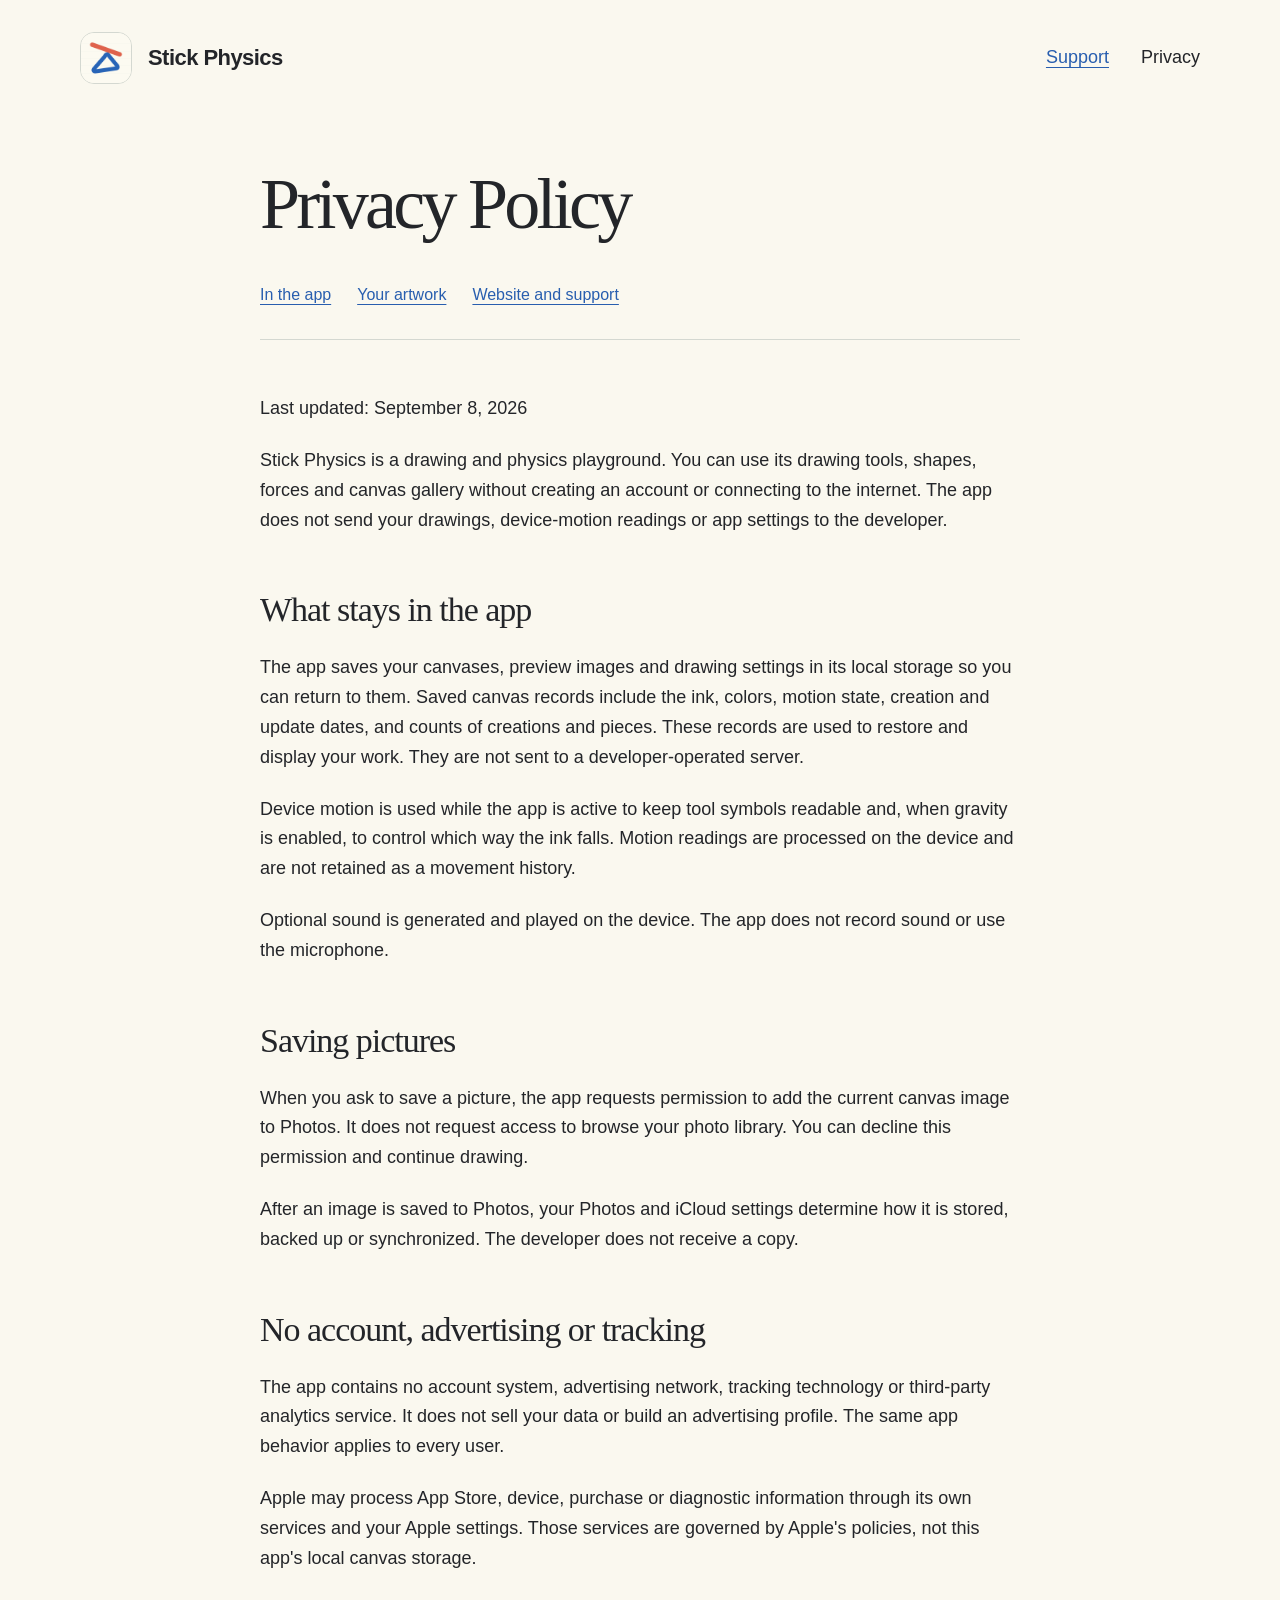
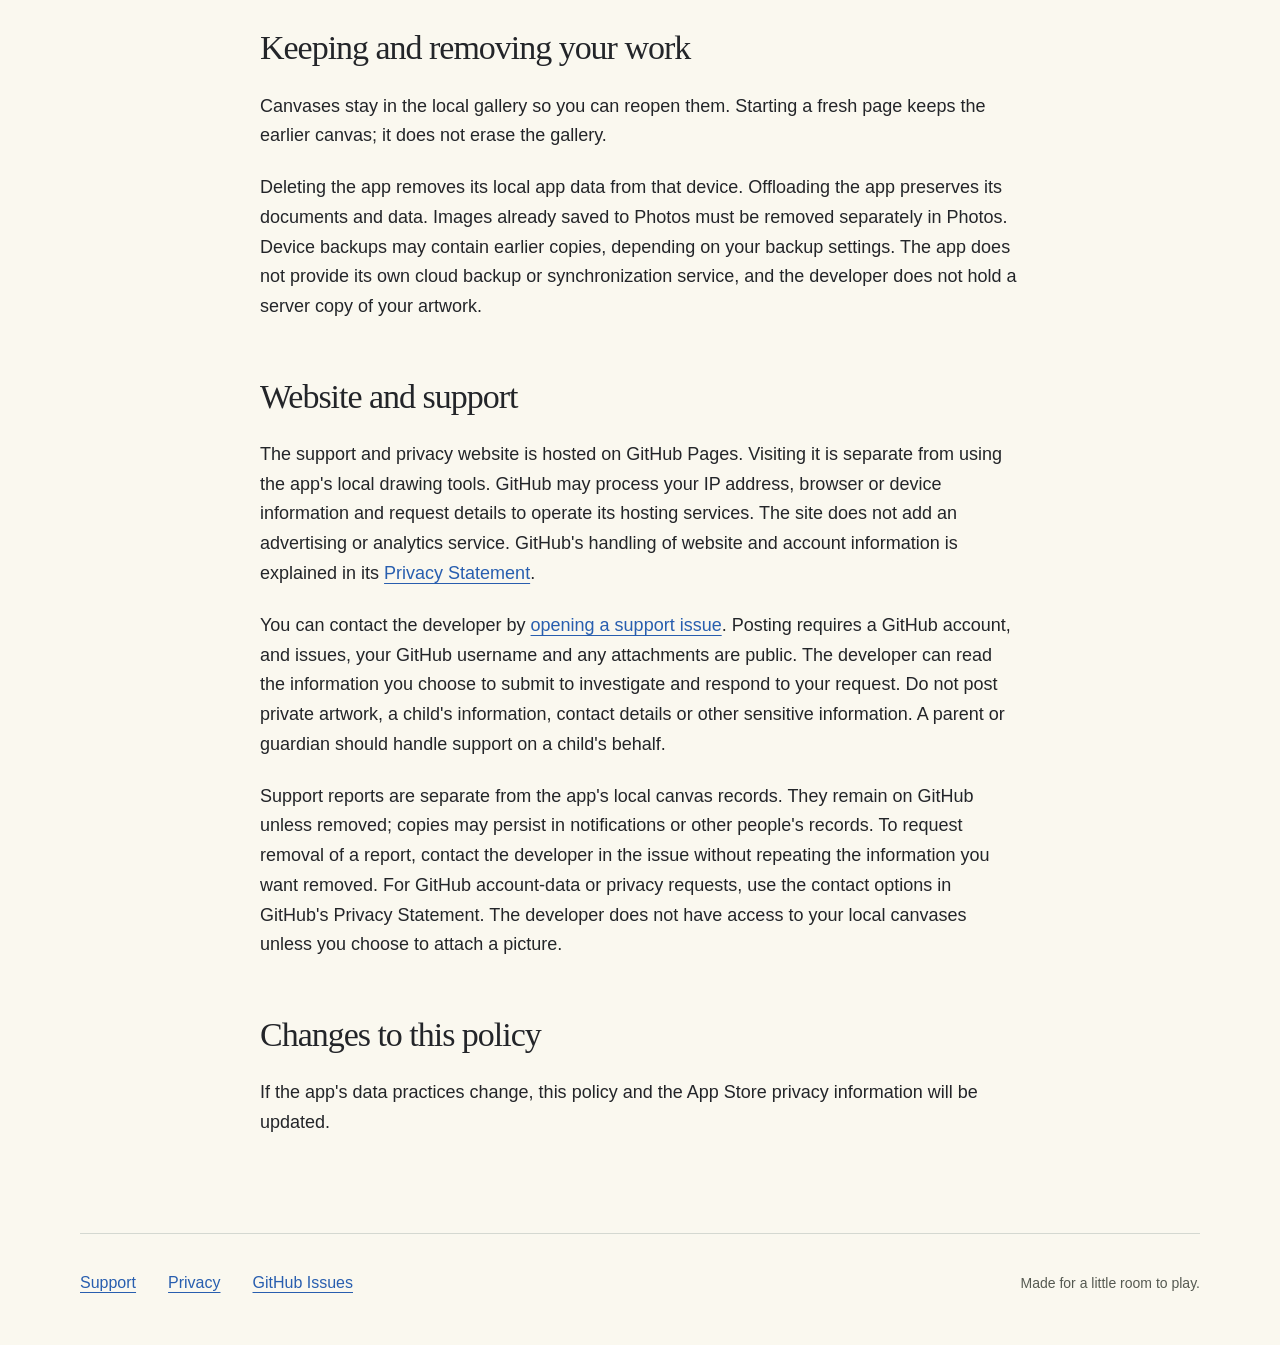
==== privacy/index.html @ d2dff248 "Publish Stick Physics support and privacy website" ====
<!doctype html>
<html lang="en">
<head>
<meta charset="utf-8">
<meta name="viewport" content="width=device-width, initial-scale=1">
<meta name="color-scheme" content="light dark">
<title>Privacy Policy · Stick Physics</title>
<meta name="description" content="How Stick Physics keeps canvases on your device, saves pictures to Photos, and handles website and public support information.">
<link rel="canonical" href="https://danbretl.github.io/stick-physics-support/privacy/">
<link rel="icon" type="image/png" href="../assets/icon-light.png">
<link rel="stylesheet" href="../assets/site.css">
</head>
<body>
<a class="skip-link" href="#main">Skip to content</a>
<header class="site-header wrap"><a class="brand" href="../"><picture><source media="(prefers-color-scheme: dark)" srcset="../assets/icon-dark.png"><img src="../assets/icon-light.png" width="56" height="56" alt=""></picture><span>Stick Physics</span></a><nav aria-label="Main"><a href="../support/">Support</a><a href="../privacy/" aria-current="page">Privacy</a></nav></header>
<main id="main" class="reading" tabindex="-1"><header class="document-heading"><h1>Privacy Policy</h1><nav class="document-index" aria-label="On this page"><a href="#what-stays-in-the-app">In the app</a><a href="#keeping-and-removing-your-work">Your artwork</a><a href="#website-and-support">Website and support</a></nav></header><p>Last updated: September 8, 2026</p>
<p>Stick Physics is a drawing and physics playground. You can use its drawing tools, shapes, forces and canvas gallery without creating an account or connecting to the internet. The app does not send your drawings, device-motion readings or app settings to the developer.</p>
<h2 id="what-stays-in-the-app">What stays in the app</h2>
<p>The app saves your canvases, preview images and drawing settings in its local storage so you can return to them. Saved canvas records include the ink, colors, motion state, creation and update dates, and counts of creations and pieces. These records are used to restore and display your work. They are not sent to a developer-operated server.</p>
<p>Device motion is used while the app is active to keep tool symbols readable and, when gravity is enabled, to control which way the ink falls. Motion readings are processed on the device and are not retained as a movement history.</p>
<p>Optional sound is generated and played on the device. The app does not record sound or use the microphone.</p>
<h2 id="saving-pictures">Saving pictures</h2>
<p>When you ask to save a picture, the app requests permission to add the current canvas image to Photos. It does not request access to browse your photo library. You can decline this permission and continue drawing.</p>
<p>After an image is saved to Photos, your Photos and iCloud settings determine how it is stored, backed up or synchronized. The developer does not receive a copy.</p>
<h2 id="no-account-advertising-or-tracking">No account, advertising or tracking</h2>
<p>The app contains no account system, advertising network, tracking technology or third-party analytics service. It does not sell your data or build an advertising profile. The same app behavior applies to every user.</p>
<p>Apple may process App Store, device, purchase or diagnostic information through its own services and your Apple settings. Those services are governed by Apple&#x27;s policies, not this app&#x27;s local canvas storage.</p>
<h2 id="keeping-and-removing-your-work">Keeping and removing your work</h2>
<p>Canvases stay in the local gallery so you can reopen them. Starting a fresh page keeps the earlier canvas; it does not erase the gallery.</p>
<p>Deleting the app removes its local app data from that device. Offloading the app preserves its documents and data. Images already saved to Photos must be removed separately in Photos. Device backups may contain earlier copies, depending on your backup settings. The app does not provide its own cloud backup or synchronization service, and the developer does not hold a server copy of your artwork.</p>
<h2 id="website-and-support">Website and support</h2>
<p>The support and privacy website is hosted on GitHub Pages. Visiting it is separate from using the app&#x27;s local drawing tools. GitHub may process your IP address, browser or device information and request details to operate its hosting services. The site does not add an advertising or analytics service. GitHub&#x27;s handling of website and account information is explained in its <a href="https://docs.github.com/en/site-policy/privacy-policies/github-general-privacy-statement">Privacy Statement</a>.</p>
<p>You can contact the developer by <a href="https://github.com/danbretl/stick-physics-support/issues/new">opening a support issue</a>. Posting requires a GitHub account, and issues, your GitHub username and any attachments are public. The developer can read the information you choose to submit to investigate and respond to your request. Do not post private artwork, a child&#x27;s information, contact details or other sensitive information. A parent or guardian should handle support on a child&#x27;s behalf.</p>
<p>Support reports are separate from the app&#x27;s local canvas records. They remain on GitHub unless removed; copies may persist in notifications or other people&#x27;s records. To request removal of a report, contact the developer in the issue without repeating the information you want removed. For GitHub account-data or privacy requests, use the contact options in GitHub&#x27;s Privacy Statement. The developer does not have access to your local canvases unless you choose to attach a picture.</p>
<h2 id="changes-to-this-policy">Changes to this policy</h2>
<p>If the app&#x27;s data practices change, this policy and the App Store privacy information will be updated.</p></main>
<footer class="site-footer wrap"><nav aria-label="Footer"><a href="../support/">Support</a><a href="../privacy/">Privacy</a><a href="https://github.com/danbretl/stick-physics-support/issues">GitHub Issues</a></nav><p>Made for a little room to play.</p></footer>
</body>
</html>
---- assets/site.css ----
:root {
  color-scheme: light dark;
  --paper: #faf8ef;
  --ink: #232529;
  --muted: #555951;
  --blue: #285eaf;
  --rule: #d4d8d1;
  --paper-rule: #d6e0e3;
  --focus: #9a3c18;
  font-family: -apple-system, BlinkMacSystemFont, "Segoe UI", Helvetica, Arial, sans-serif;
  font-size: 18px;
  line-height: 1.65;
  background: var(--paper);
  color: var(--ink);
  -webkit-text-size-adjust: 100%;
}
* { box-sizing: border-box; }
body { margin: 0; }
a { color: var(--blue); text-decoration-thickness: 1px; text-underline-offset: .22em; }
a:hover { text-decoration-thickness: 2px; }
a:focus-visible { outline: 3px solid var(--focus); outline-offset: 6px; border-radius: 2px; }
img { display: block; max-width: 100%; height: auto; }
picture { display: block; }
h1, h2, h3, p { margin-top: 0; }
h1, h2 { font-family: Georgia, "Times New Roman", serif; font-weight: 400; }
h1 { letter-spacing: -.052em; }
h2 { letter-spacing: -.03em; line-height: 1.15; }
p { margin-bottom: 1.25em; }
.wrap { width: min(1120px, calc(100% - 96px)); margin-inline: auto; }
.skip-link { position: absolute; z-index: 2; top: -100px; left: 18px; padding: 12px 20px; background: var(--paper); border: 2px solid var(--blue); }
.skip-link:focus { top: 12px; }
.site-header { display: flex; align-items: center; justify-content: space-between; gap: 30px; padding-block: 32px; }
.brand { display: flex; gap: 16px; align-items: center; color: var(--ink); text-decoration: none; font-size: 22px; font-weight: 600; letter-spacing: -.025em; line-height: 1.2; }
.brand img { width: 52px; border-radius: 14px; border: 1px solid var(--rule); }
.site-header nav, .site-footer nav { display: flex; gap: 32px; flex-wrap: wrap; }
.site-header nav a, .site-footer nav a { display: inline-block; padding-block: 8px; }
[aria-current="page"] { color: var(--ink); text-decoration: none; }
.hero { background: repeating-linear-gradient(transparent 0, transparent 71px, var(--paper-rule) 71px, var(--paper-rule) 72px); }
.hero-inner { padding-block: 74px 88px; display: grid; grid-template-columns: 1.07fr 1fr; align-items: center; gap: 52px; }
.hero h1 { font-size: clamp(58px, 7.2vw, 96px); line-height: 1.02; margin-bottom: 30px; }
.hero-copy p { font-size: 22px; line-height: 1.48; margin-bottom: 26px; }
.text-link { font-size: 21px; display: inline-block; padding-block: 8px; }
.hero-mark img { border: 1px solid var(--rule); border-radius: 15%; }
.home-details { border-top: 1px solid var(--ink); padding-top: 76px; }
.introduction h2 { font-size: clamp(32px, 3.5vw, 46px); margin-bottom: 24px; }
.introduction p { max-width: 880px; font-size: 21px; line-height: 1.6; }
.feature-columns { display: grid; grid-template-columns: 1fr 1fr; gap: 72px; margin-top: 64px; }
.feature-columns h2 { font-size: 32px; margin-bottom: 24px; }
.feature-columns p { font-size: 19px; }
.play-note { margin-block: 64px 72px; }
.play-note h2 { font-size: clamp(30px, 3vw, 40px); margin-bottom: 24px; }
.compatibility { font-size: 15px; color: var(--muted); }
.site-footer { border-top: 1px solid var(--rule); padding-block: 28px 40px; display: flex; gap: 30px; flex-wrap: wrap; justify-content: space-between; align-items: center; font-size: 16px; }
.site-footer p { color: var(--muted); margin: 0; font-size: 14px; }
.reading { max-width: 760px; width: calc(100% - 96px); margin: 50px auto 96px; }
.document-heading { margin-bottom: 54px; }
.reading h1 { font-size: clamp(46px, 7vw, 72px); line-height: 1.08; margin-bottom: 22px; }
.lead { font-size: 23px; line-height: 1.5; color: var(--muted); }
.document-index { display: flex; flex-wrap: wrap; gap: 12px 26px; margin-top: 32px; padding-bottom: 25px; border-bottom: 1px solid var(--rule); font-size: 16px; }
.document-index a { padding-block: 6px; }
.reading h2 { font-size: 34px; margin-top: 55px; margin-bottom: 24px; scroll-margin-top: 26px; }
.reading h3 { font-size: 20px; font-weight: 600; line-height: 1.45; margin: 36px 0 12px; scroll-margin-top: 26px; }
.reading p { overflow-wrap: anywhere; }
.reading p + p { margin-top: 0; }
#main:focus { outline: none; }
@media (prefers-color-scheme: dark) {
  :root { --paper: #202329; --ink: #f6f3e8; --muted: #bdc0bc; --blue: #8bbaff; --rule: #494e54; --paper-rule: #313b45; --focus: #ffb688; }
}
@media (max-width: 760px) {
  .wrap { width: calc(100% - 48px); }
  .site-header { padding-block: 22px; gap: 20px; }
  .brand { font-size: 18px; gap: 11px; }
  .brand img { width: 44px; border-radius: 12px; }
  .site-header nav { gap: 18px; font-size: 16px; }
  .hero-inner { padding-block: 46px 56px; gap: 38px; grid-template-columns: 1fr; }
  .hero h1 { font-size: clamp(56px, 11.6vw, 80px); }
  .hero-copy p { font-size: 20px; }
  .hero-mark { width: min(74%, 340px); justify-self: end; }
  .hero-mark img { border-radius: 16%; }
  .home-details { padding-top: 48px; }
  .introduction p { font-size: 19px; }
  .feature-columns { grid-template-columns: 1fr; gap: 28px; margin-top: 46px; }
  .feature-columns h2 { margin-bottom: 18px; }
  .play-note { margin-block: 36px 50px; }
  .site-footer { padding-block: 24px 32px; gap: 20px; }
  .site-footer nav { gap: 26px; }
  .reading { width: calc(100% - 48px); margin-top: 38px; margin-bottom: 64px; }
  .document-heading { margin-bottom: 36px; }
  .reading h2 { font-size: 30px; margin-top: 42px; }
  .lead { font-size: 20px; }
}
@media (max-width: 380px) {
  .site-header { flex-wrap: wrap; gap: 10px; }
  .site-header nav { margin-left: 55px; }
  .hero h1 { font-size: 54px; }
  .desktop-break { display: none; }
}
@media (prefers-reduced-motion: reduce) {
  *, *::before, *::after { animation: none !important; transition: none !important; scroll-behavior: auto !important; }
}
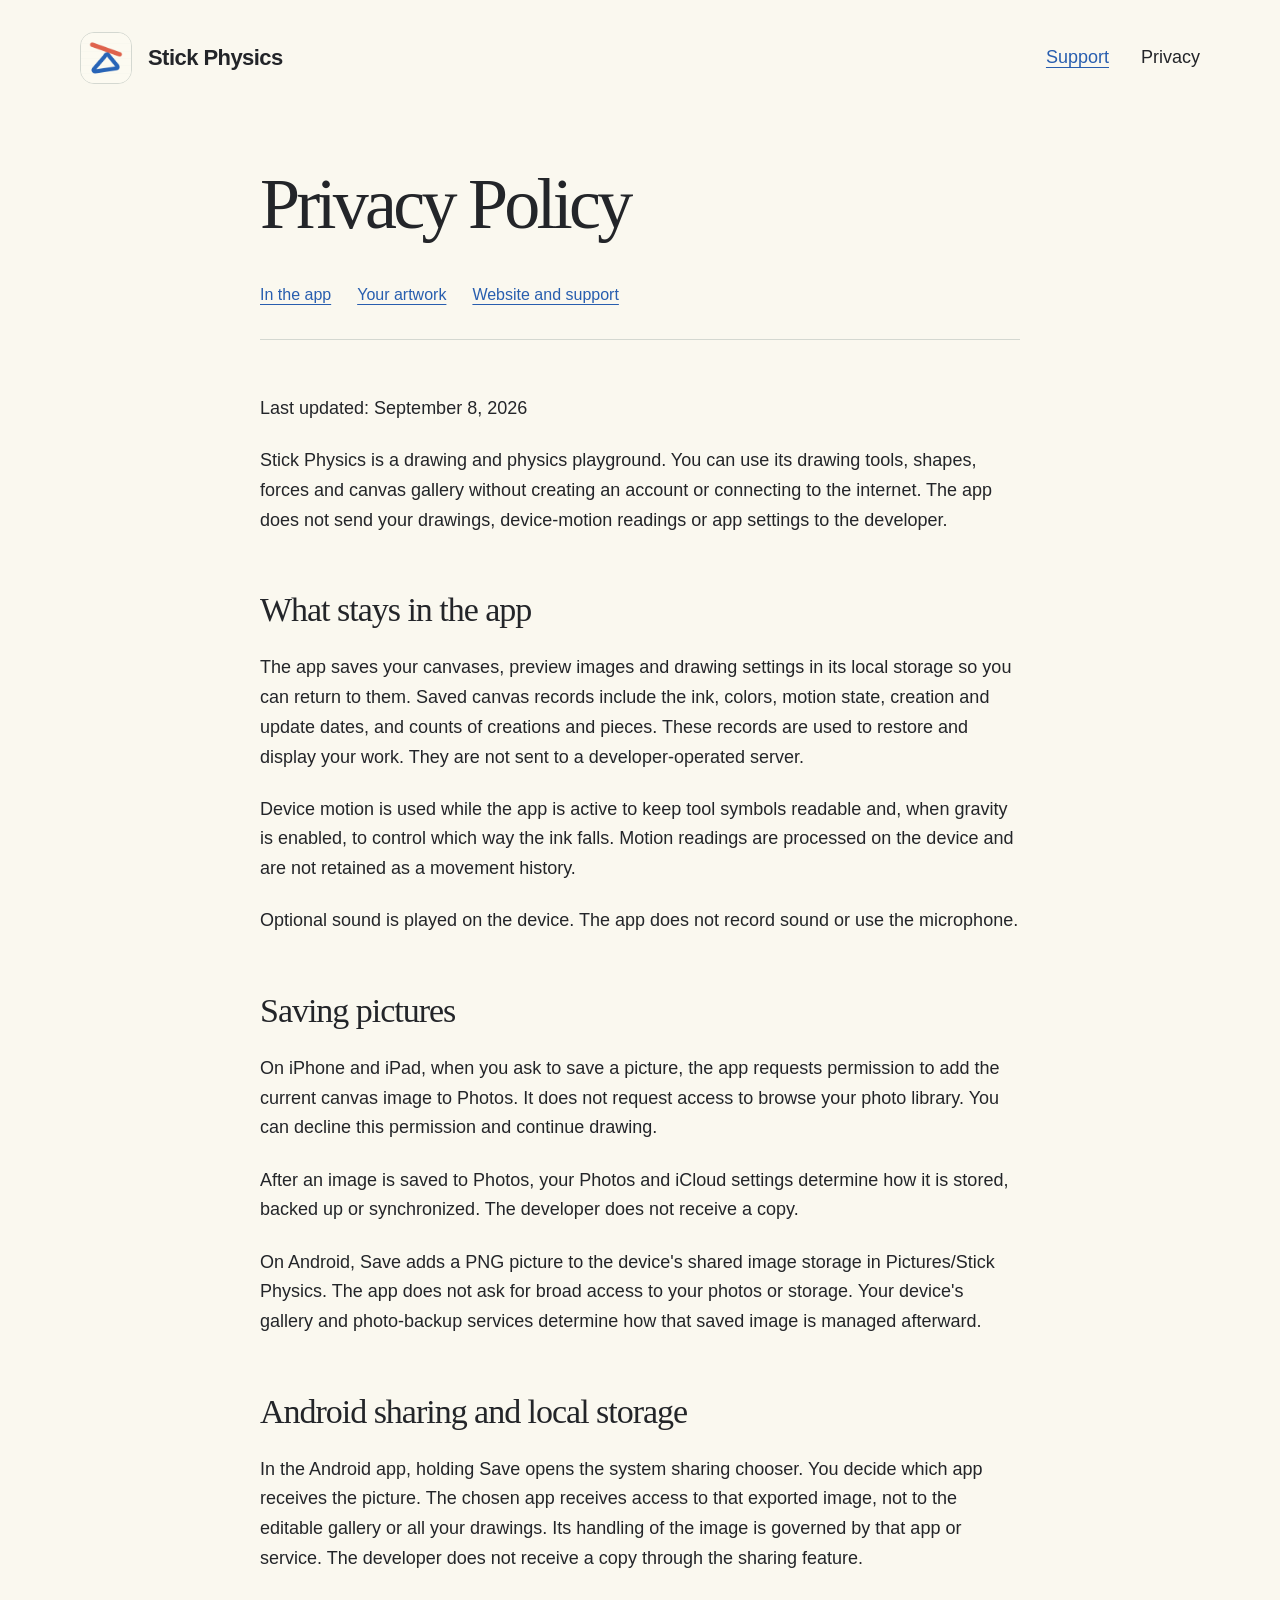
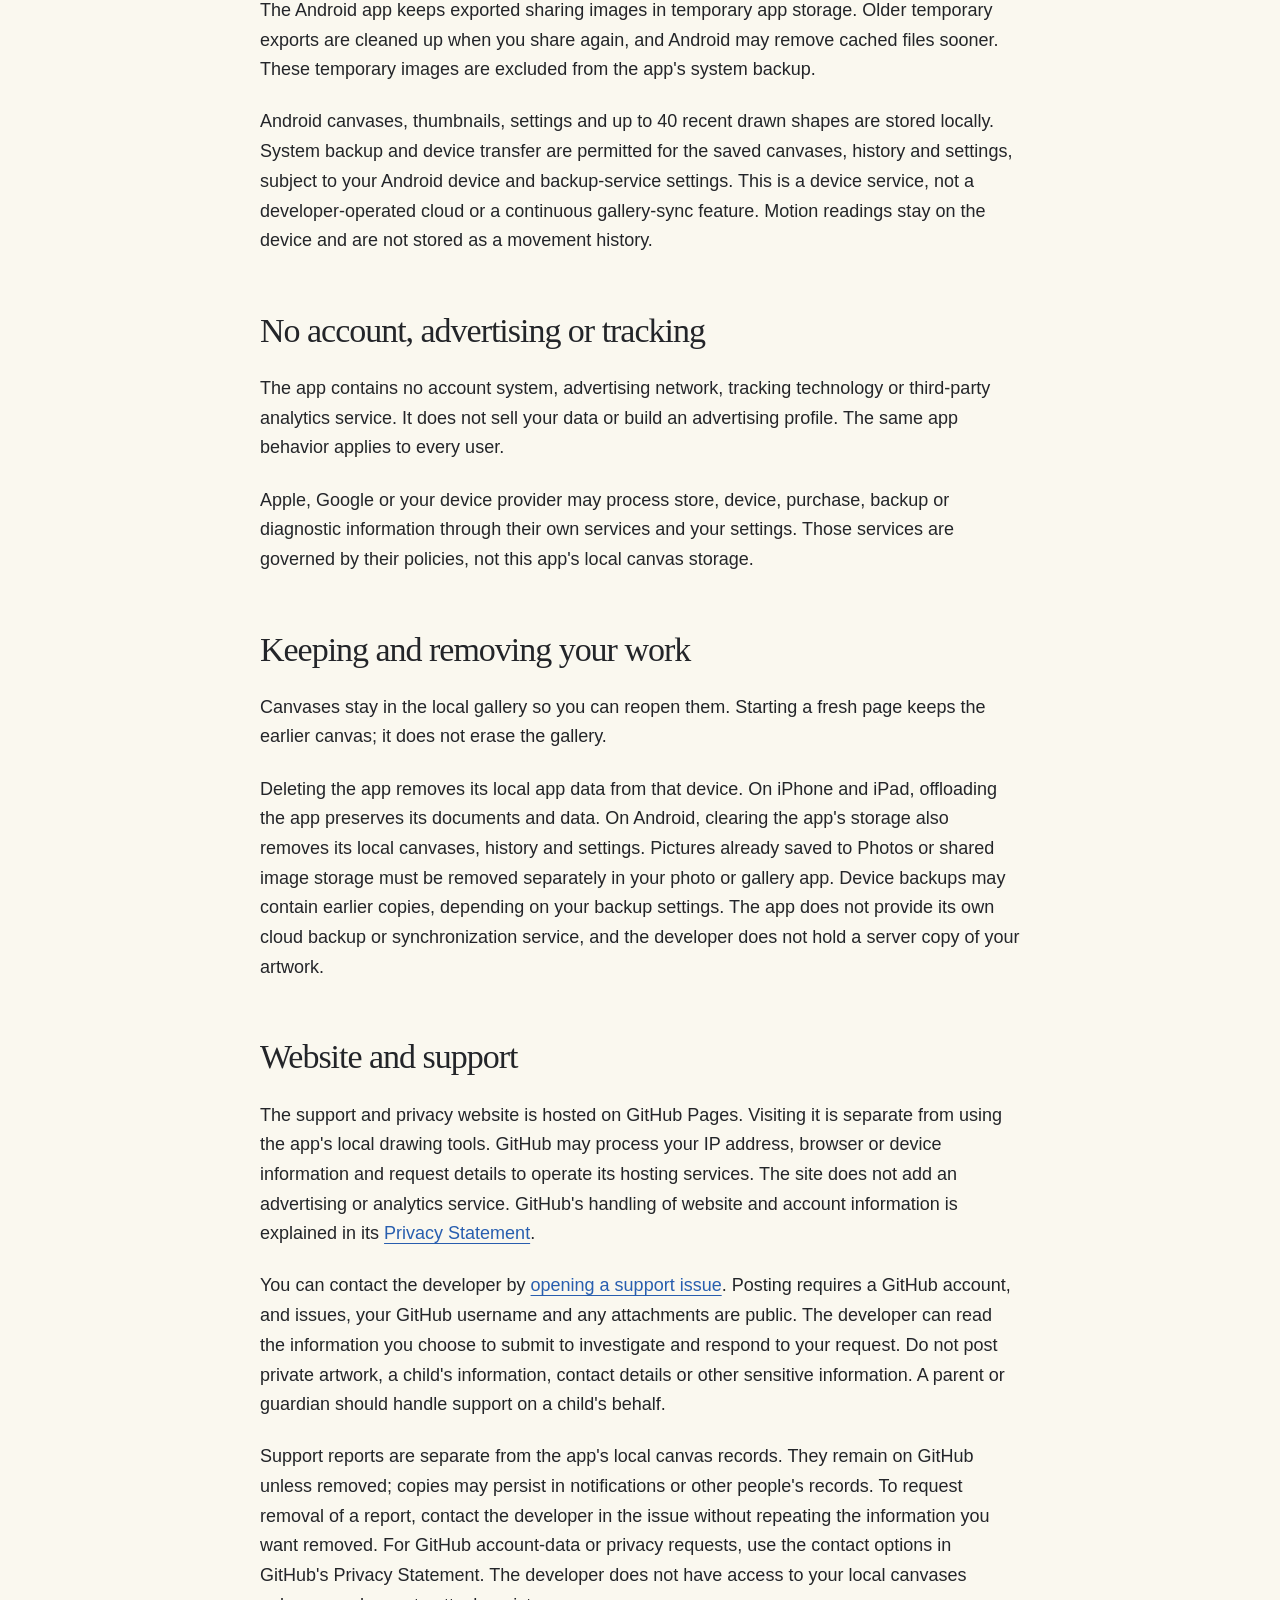
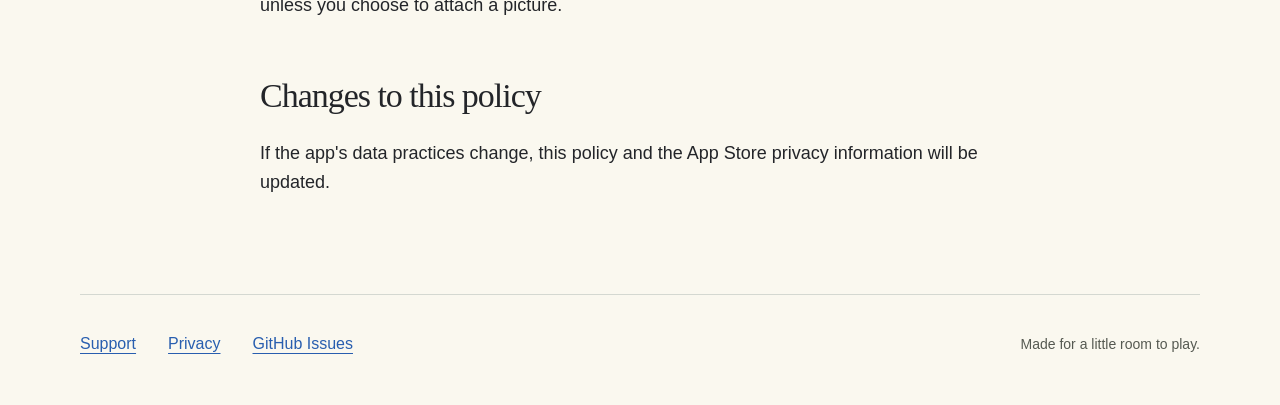
==== commit 85b74868: "Document audited Android local storage, sharing, and device backups" ====
--- a/privacy/index.html
+++ b/privacy/index.html
@@ -18,16 +18,21 @@
 <h2 id="what-stays-in-the-app">What stays in the app</h2>
 <p>The app saves your canvases, preview images and drawing settings in its local storage so you can return to them. Saved canvas records include the ink, colors, motion state, creation and update dates, and counts of creations and pieces. These records are used to restore and display your work. They are not sent to a developer-operated server.</p>
 <p>Device motion is used while the app is active to keep tool symbols readable and, when gravity is enabled, to control which way the ink falls. Motion readings are processed on the device and are not retained as a movement history.</p>
-<p>Optional sound is generated and played on the device. The app does not record sound or use the microphone.</p>
+<p>Optional sound is played on the device. The app does not record sound or use the microphone.</p>
 <h2 id="saving-pictures">Saving pictures</h2>
-<p>When you ask to save a picture, the app requests permission to add the current canvas image to Photos. It does not request access to browse your photo library. You can decline this permission and continue drawing.</p>
+<p>On iPhone and iPad, when you ask to save a picture, the app requests permission to add the current canvas image to Photos. It does not request access to browse your photo library. You can decline this permission and continue drawing.</p>
 <p>After an image is saved to Photos, your Photos and iCloud settings determine how it is stored, backed up or synchronized. The developer does not receive a copy.</p>
+<p>On Android, Save adds a PNG picture to the device&#x27;s shared image storage in Pictures/Stick Physics. The app does not ask for broad access to your photos or storage. Your device&#x27;s gallery and photo-backup services determine how that saved image is managed afterward.</p>
+<h2 id="android-sharing-and-local-storage">Android sharing and local storage</h2>
+<p>In the Android app, holding Save opens the system sharing chooser. You decide which app receives the picture. The chosen app receives access to that exported image, not to the editable gallery or all your drawings. Its handling of the image is governed by that app or service. The developer does not receive a copy through the sharing feature.</p>
+<p>The Android app keeps exported sharing images in temporary app storage. Older temporary exports are cleaned up when you share again, and Android may remove cached files sooner. These temporary images are excluded from the app&#x27;s system backup.</p>
+<p>Android canvases, thumbnails, settings and up to 40 recent drawn shapes are stored locally. System backup and device transfer are permitted for the saved canvases, history and settings, subject to your Android device and backup-service settings. This is a device service, not a developer-operated cloud or a continuous gallery-sync feature. Motion readings stay on the device and are not stored as a movement history.</p>
 <h2 id="no-account-advertising-or-tracking">No account, advertising or tracking</h2>
 <p>The app contains no account system, advertising network, tracking technology or third-party analytics service. It does not sell your data or build an advertising profile. The same app behavior applies to every user.</p>
-<p>Apple may process App Store, device, purchase or diagnostic information through its own services and your Apple settings. Those services are governed by Apple&#x27;s policies, not this app&#x27;s local canvas storage.</p>
+<p>Apple, Google or your device provider may process store, device, purchase, backup or diagnostic information through their own services and your settings. Those services are governed by their policies, not this app&#x27;s local canvas storage.</p>
 <h2 id="keeping-and-removing-your-work">Keeping and removing your work</h2>
 <p>Canvases stay in the local gallery so you can reopen them. Starting a fresh page keeps the earlier canvas; it does not erase the gallery.</p>
-<p>Deleting the app removes its local app data from that device. Offloading the app preserves its documents and data. Images already saved to Photos must be removed separately in Photos. Device backups may contain earlier copies, depending on your backup settings. The app does not provide its own cloud backup or synchronization service, and the developer does not hold a server copy of your artwork.</p>
+<p>Deleting the app removes its local app data from that device. On iPhone and iPad, offloading the app preserves its documents and data. On Android, clearing the app&#x27;s storage also removes its local canvases, history and settings. Pictures already saved to Photos or shared image storage must be removed separately in your photo or gallery app. Device backups may contain earlier copies, depending on your backup settings. The app does not provide its own cloud backup or synchronization service, and the developer does not hold a server copy of your artwork.</p>
 <h2 id="website-and-support">Website and support</h2>
 <p>The support and privacy website is hosted on GitHub Pages. Visiting it is separate from using the app&#x27;s local drawing tools. GitHub may process your IP address, browser or device information and request details to operate its hosting services. The site does not add an advertising or analytics service. GitHub&#x27;s handling of website and account information is explained in its <a href="https://docs.github.com/en/site-policy/privacy-policies/github-general-privacy-statement">Privacy Statement</a>.</p>
 <p>You can contact the developer by <a href="https://github.com/danbretl/stick-physics-support/issues/new">opening a support issue</a>. Posting requires a GitHub account, and issues, your GitHub username and any attachments are public. The developer can read the information you choose to submit to investigate and respond to your request. Do not post private artwork, a child&#x27;s information, contact details or other sensitive information. A parent or guardian should handle support on a child&#x27;s behalf.</p>
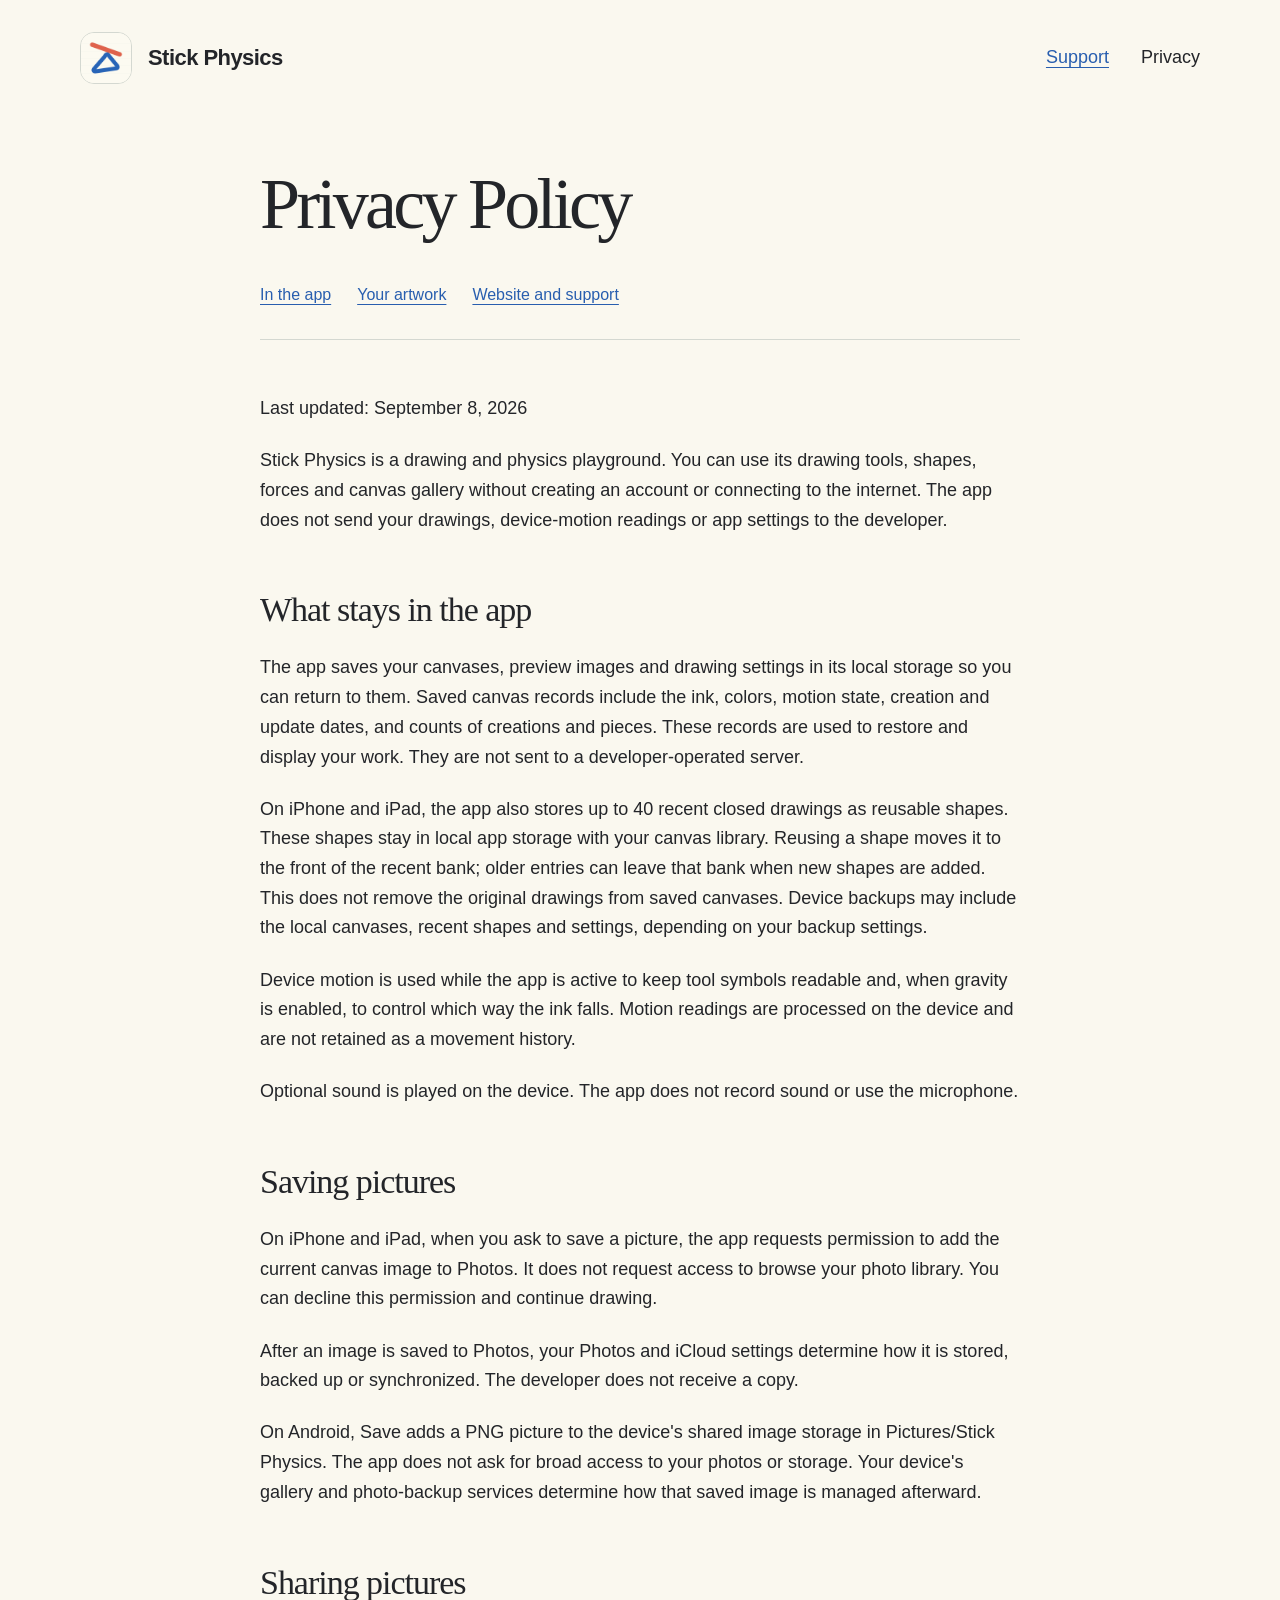
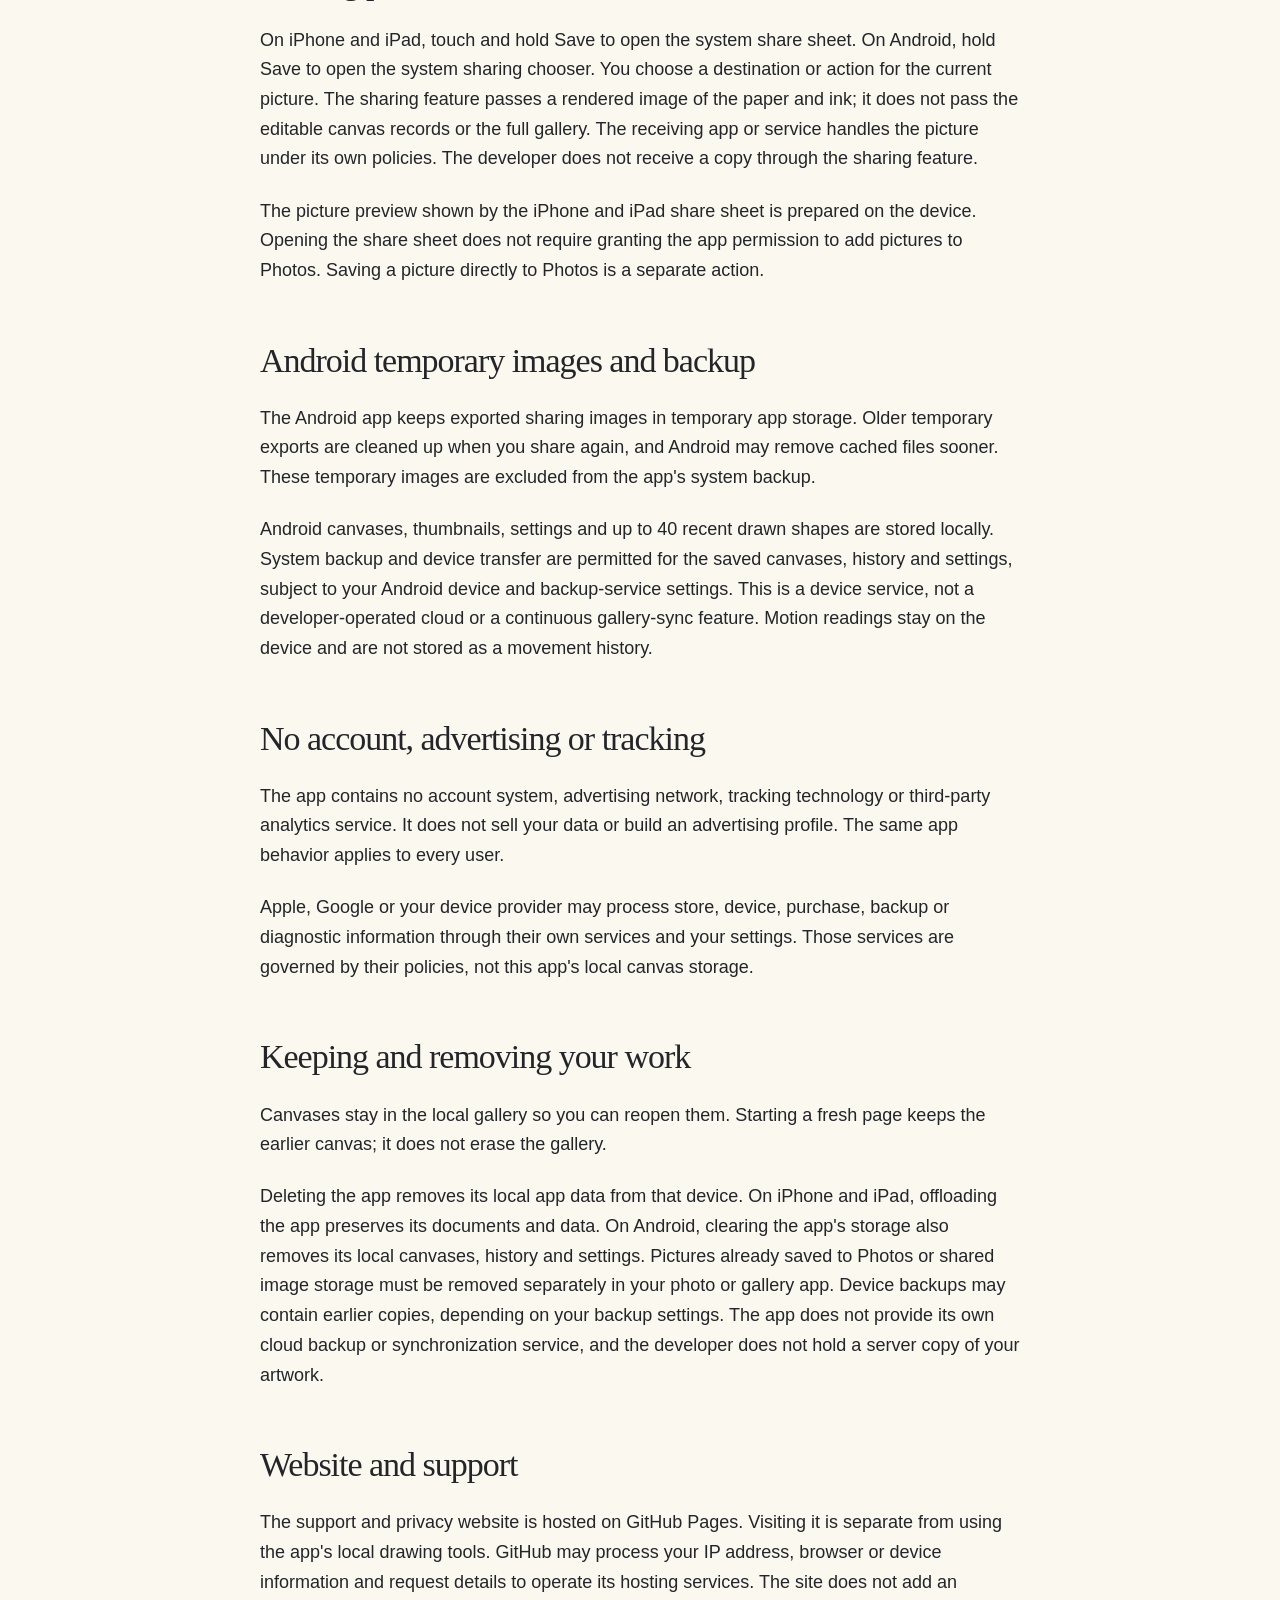
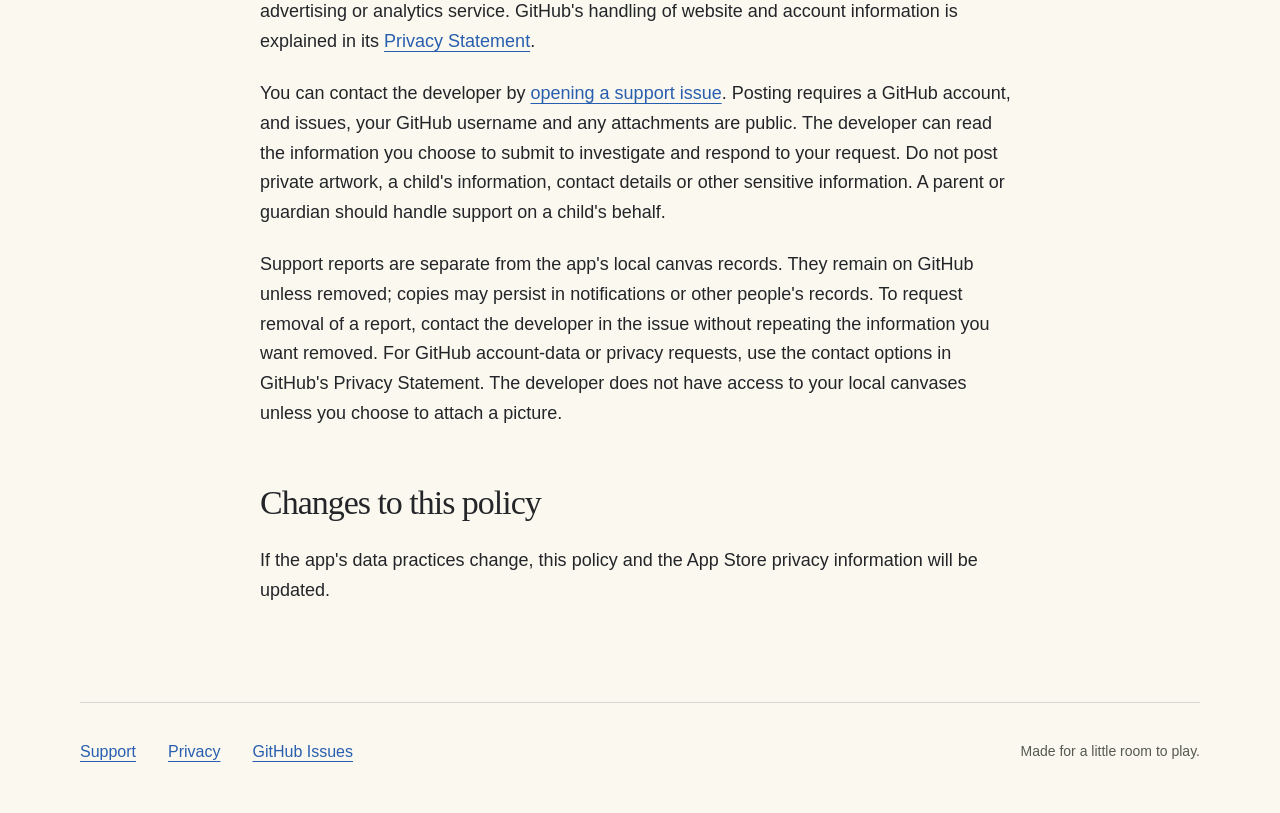
==== commit 1924d42d: "Document recent shapes and native sharing across platforms" ====
--- a/privacy/index.html
+++ b/privacy/index.html
@@ -17,14 +17,17 @@
 <p>Stick Physics is a drawing and physics playground. You can use its drawing tools, shapes, forces and canvas gallery without creating an account or connecting to the internet. The app does not send your drawings, device-motion readings or app settings to the developer.</p>
 <h2 id="what-stays-in-the-app">What stays in the app</h2>
 <p>The app saves your canvases, preview images and drawing settings in its local storage so you can return to them. Saved canvas records include the ink, colors, motion state, creation and update dates, and counts of creations and pieces. These records are used to restore and display your work. They are not sent to a developer-operated server.</p>
+<p>On iPhone and iPad, the app also stores up to 40 recent closed drawings as reusable shapes. These shapes stay in local app storage with your canvas library. Reusing a shape moves it to the front of the recent bank; older entries can leave that bank when new shapes are added. This does not remove the original drawings from saved canvases. Device backups may include the local canvases, recent shapes and settings, depending on your backup settings.</p>
 <p>Device motion is used while the app is active to keep tool symbols readable and, when gravity is enabled, to control which way the ink falls. Motion readings are processed on the device and are not retained as a movement history.</p>
 <p>Optional sound is played on the device. The app does not record sound or use the microphone.</p>
 <h2 id="saving-pictures">Saving pictures</h2>
 <p>On iPhone and iPad, when you ask to save a picture, the app requests permission to add the current canvas image to Photos. It does not request access to browse your photo library. You can decline this permission and continue drawing.</p>
 <p>After an image is saved to Photos, your Photos and iCloud settings determine how it is stored, backed up or synchronized. The developer does not receive a copy.</p>
 <p>On Android, Save adds a PNG picture to the device&#x27;s shared image storage in Pictures/Stick Physics. The app does not ask for broad access to your photos or storage. Your device&#x27;s gallery and photo-backup services determine how that saved image is managed afterward.</p>
-<h2 id="android-sharing-and-local-storage">Android sharing and local storage</h2>
-<p>In the Android app, holding Save opens the system sharing chooser. You decide which app receives the picture. The chosen app receives access to that exported image, not to the editable gallery or all your drawings. Its handling of the image is governed by that app or service. The developer does not receive a copy through the sharing feature.</p>
+<h2 id="android-sharing-and-local-storage">Sharing pictures</h2>
+<p>On iPhone and iPad, touch and hold Save to open the system share sheet. On Android, hold Save to open the system sharing chooser. You choose a destination or action for the current picture. The sharing feature passes a rendered image of the paper and ink; it does not pass the editable canvas records or the full gallery. The receiving app or service handles the picture under its own policies. The developer does not receive a copy through the sharing feature.</p>
+<p>The picture preview shown by the iPhone and iPad share sheet is prepared on the device. Opening the share sheet does not require granting the app permission to add pictures to Photos. Saving a picture directly to Photos is a separate action.</p>
+<h2 id="android-temporary-images-and-backup">Android temporary images and backup</h2>
 <p>The Android app keeps exported sharing images in temporary app storage. Older temporary exports are cleaned up when you share again, and Android may remove cached files sooner. These temporary images are excluded from the app&#x27;s system backup.</p>
 <p>Android canvases, thumbnails, settings and up to 40 recent drawn shapes are stored locally. System backup and device transfer are permitted for the saved canvases, history and settings, subject to your Android device and backup-service settings. This is a device service, not a developer-operated cloud or a continuous gallery-sync feature. Motion readings stay on the device and are not stored as a movement history.</p>
 <h2 id="no-account-advertising-or-tracking">No account, advertising or tracking</h2>
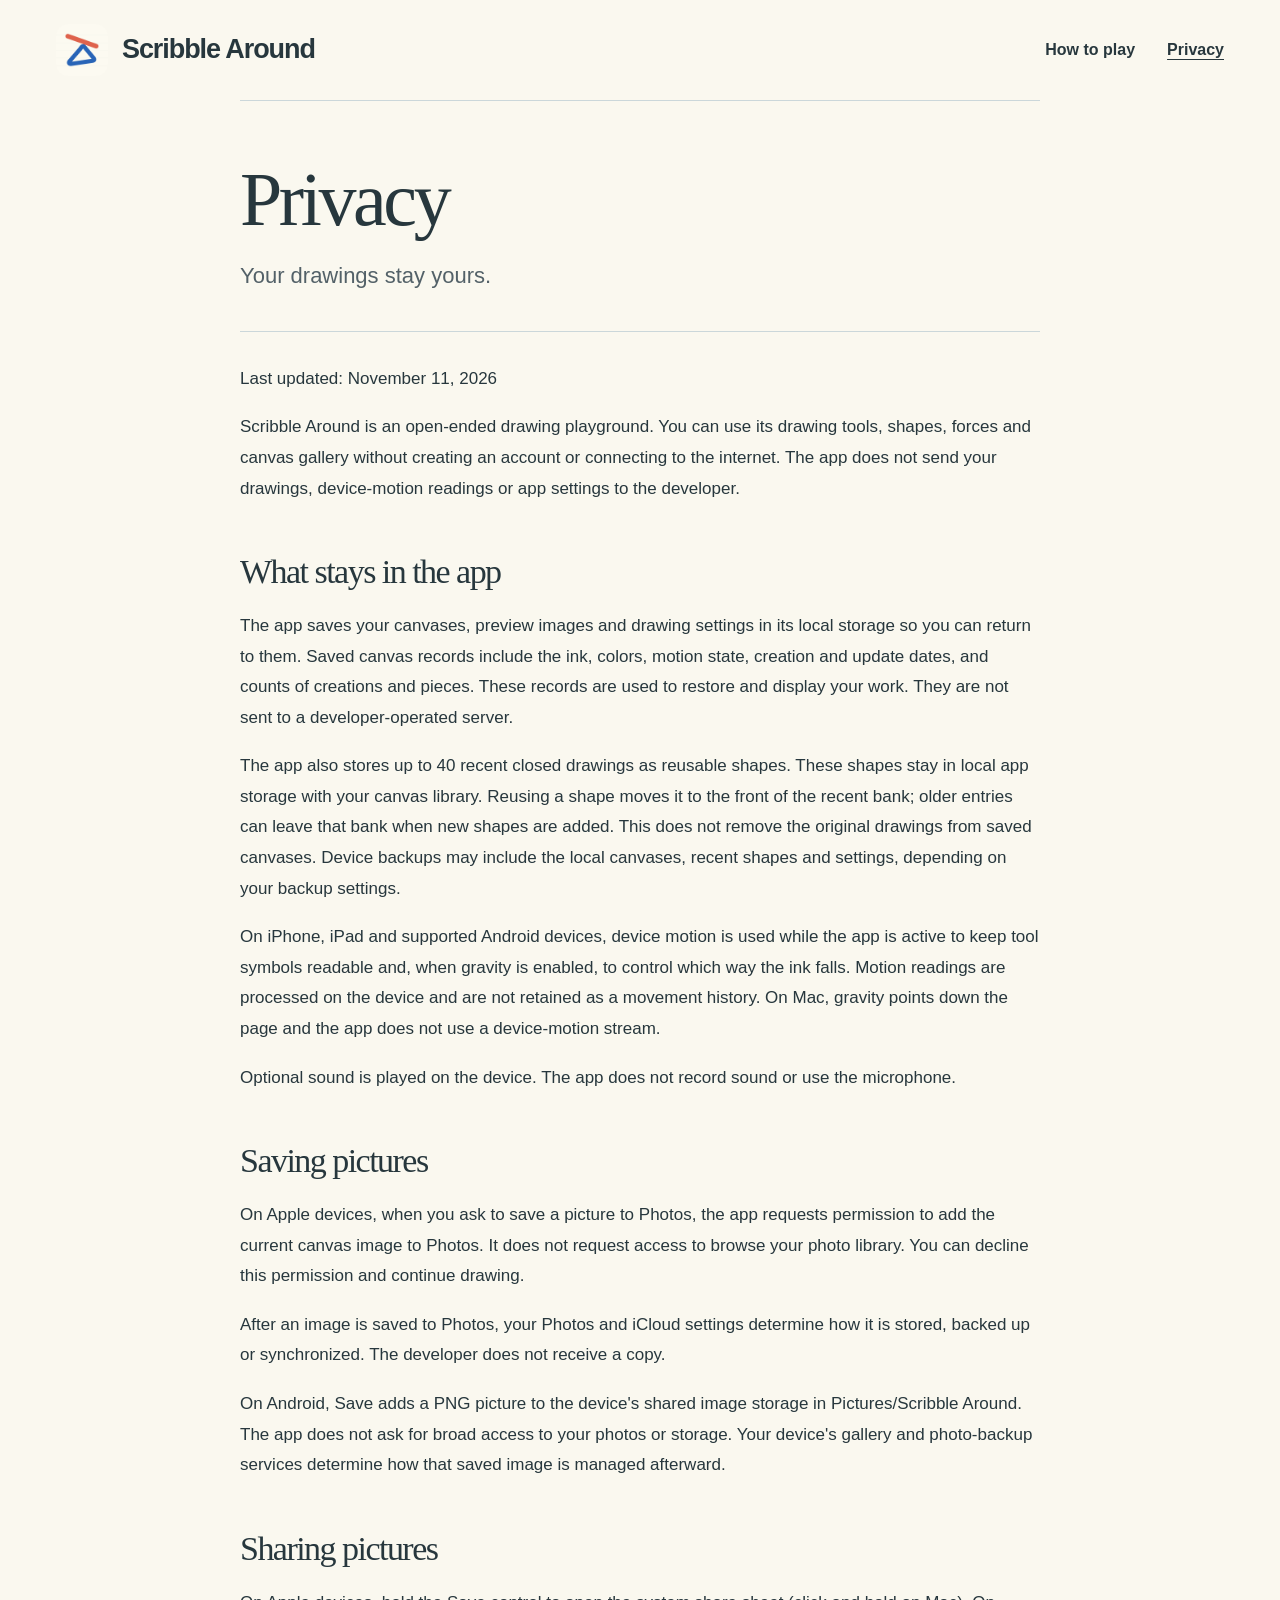
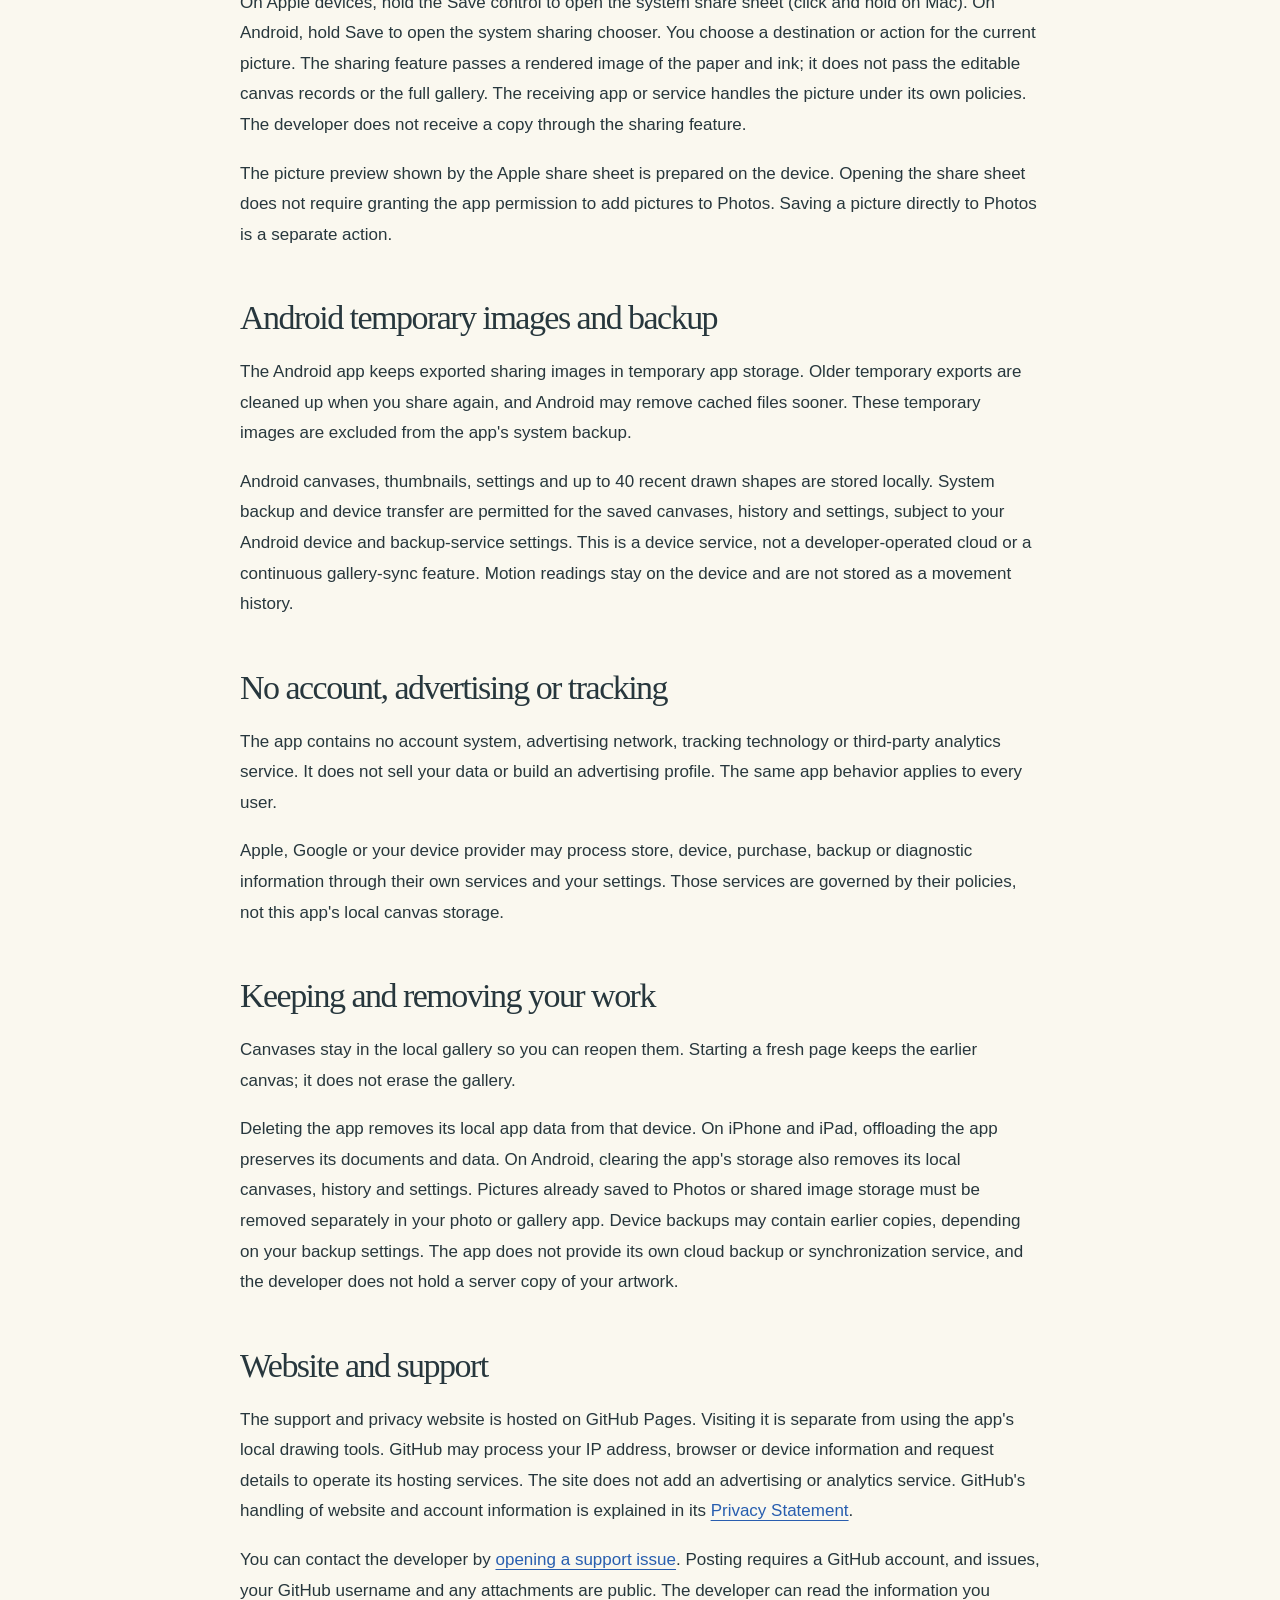
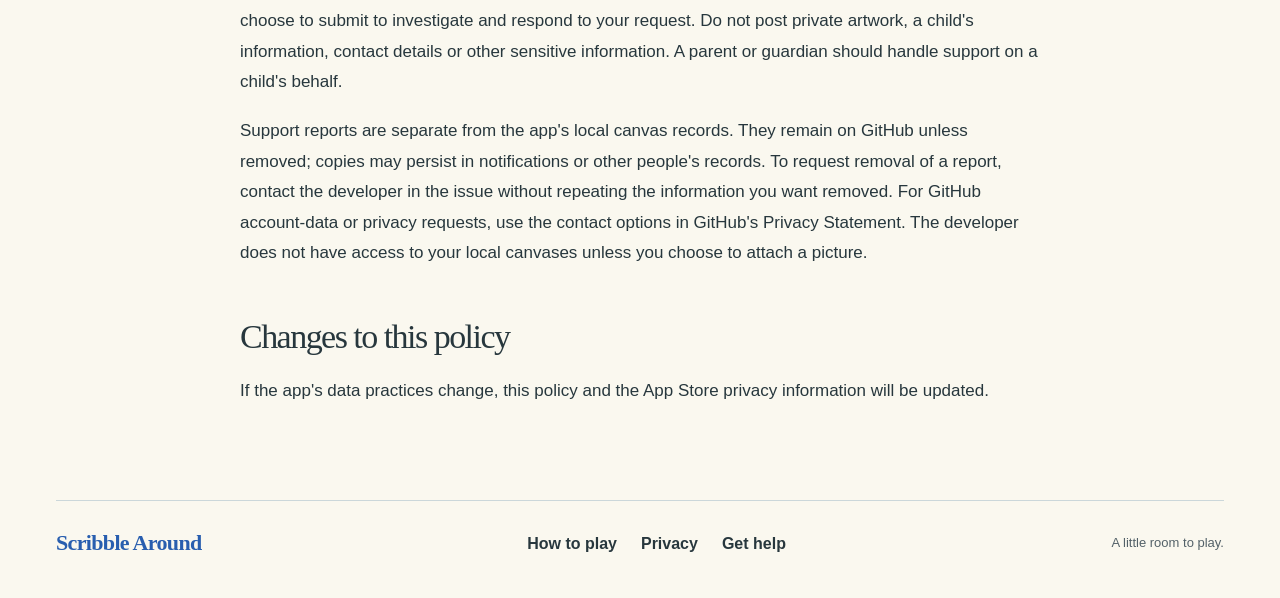
==== commit 1c3ca730: "Launch Scribble Around product, support and privacy website" ====
--- a/privacy/index.html
+++ b/privacy/index.html
@@ -1,32 +1,51 @@
 <!doctype html>
 <html lang="en">
 <head>
-<meta charset="utf-8">
-<meta name="viewport" content="width=device-width, initial-scale=1">
-<meta name="color-scheme" content="light dark">
-<title>Privacy Policy · Stick Physics</title>
-<meta name="description" content="How Stick Physics keeps canvases on your device, saves pictures to Photos, and handles website and public support information.">
-<link rel="canonical" href="https://danbretl.github.io/stick-physics-support/privacy/">
-<link rel="icon" type="image/png" href="../assets/icon-light.png">
-<link rel="stylesheet" href="../assets/site.css">
+  <meta charset="utf-8">
+  <meta name="viewport" content="width=device-width, initial-scale=1">
+  <meta name="color-scheme" content="light dark">
+  <meta name="theme-color" content="#faf8ef">
+  <title>Privacy · Scribble Around</title>
+  <meta name="description" content="How Scribble Around stores drawings on your device, uses permissions, and handles website and support information.">
+  <link rel="canonical" href="https://scribblearound.com/privacy/">
+  <meta property="og:type" content="website">
+  <meta property="og:site_name" content="Scribble Around">
+  <meta property="og:title" content="Privacy · Scribble Around">
+  <meta property="og:description" content="How Scribble Around stores drawings on your device, uses permissions, and handles website and support information.">
+  <meta property="og:url" content="https://scribblearound.com/privacy/">
+  <meta property="og:image" content="https://scribblearound.com/assets/icon-light.png">
+  <meta property="og:image:width" content="1024">
+  <meta property="og:image:height" content="1024">
+  <meta property="og:image:alt" content="A coral line balancing on a blue triangle on ruled paper, the Scribble Around icon.">
+  <meta name="twitter:card" content="summary">
+  <link rel="icon" type="image/png" href="../assets/icon-light.png">
+  <link rel="apple-touch-icon" href="../assets/icon-light.png">
+  <link rel="stylesheet" href="../assets/site.css">
 </head>
 <body>
 <a class="skip-link" href="#main">Skip to content</a>
-<header class="site-header wrap"><a class="brand" href="../"><picture><source media="(prefers-color-scheme: dark)" srcset="../assets/icon-dark.png"><img src="../assets/icon-light.png" width="56" height="56" alt=""></picture><span>Stick Physics</span></a><nav aria-label="Main"><a href="../support/">Support</a><a href="../privacy/" aria-current="page">Privacy</a></nav></header>
-<main id="main" class="reading" tabindex="-1"><header class="document-heading"><h1>Privacy Policy</h1><nav class="document-index" aria-label="On this page"><a href="#what-stays-in-the-app">In the app</a><a href="#keeping-and-removing-your-work">Your artwork</a><a href="#website-and-support">Website and support</a></nav></header><p>Last updated: September 8, 2026</p>
-<p>Stick Physics is a drawing and physics playground. You can use its drawing tools, shapes, forces and canvas gallery without creating an account or connecting to the internet. The app does not send your drawings, device-motion readings or app settings to the developer.</p>
+<header class="site-header wrap">
+  <a class="brand" href="../" aria-label="Scribble Around home">
+    <picture><source srcset="../assets/icon-dark.png" media="(prefers-color-scheme: dark)"><img src="../assets/icon-light.png" width="52" height="52" alt=""></picture>
+    <span>Scribble Around</span>
+  </a>
+  <nav aria-label="Main navigation"><a href="../support/">How to play</a><a href="../privacy/" aria-current="page">Privacy</a></nav>
+</header>
+<main id="main" class="document wrap"><header class="document-header"><h1>Privacy</h1><p>Your drawings stay yours.</p></header>
+<p>Last updated: November 11, 2026</p>
+<p>Scribble Around is an open-ended drawing playground. You can use its drawing tools, shapes, forces and canvas gallery without creating an account or connecting to the internet. The app does not send your drawings, device-motion readings or app settings to the developer.</p>
 <h2 id="what-stays-in-the-app">What stays in the app</h2>
 <p>The app saves your canvases, preview images and drawing settings in its local storage so you can return to them. Saved canvas records include the ink, colors, motion state, creation and update dates, and counts of creations and pieces. These records are used to restore and display your work. They are not sent to a developer-operated server.</p>
-<p>On iPhone and iPad, the app also stores up to 40 recent closed drawings as reusable shapes. These shapes stay in local app storage with your canvas library. Reusing a shape moves it to the front of the recent bank; older entries can leave that bank when new shapes are added. This does not remove the original drawings from saved canvases. Device backups may include the local canvases, recent shapes and settings, depending on your backup settings.</p>
-<p>Device motion is used while the app is active to keep tool symbols readable and, when gravity is enabled, to control which way the ink falls. Motion readings are processed on the device and are not retained as a movement history.</p>
+<p>The app also stores up to 40 recent closed drawings as reusable shapes. These shapes stay in local app storage with your canvas library. Reusing a shape moves it to the front of the recent bank; older entries can leave that bank when new shapes are added. This does not remove the original drawings from saved canvases. Device backups may include the local canvases, recent shapes and settings, depending on your backup settings.</p>
+<p>On iPhone, iPad and supported Android devices, device motion is used while the app is active to keep tool symbols readable and, when gravity is enabled, to control which way the ink falls. Motion readings are processed on the device and are not retained as a movement history. On Mac, gravity points down the page and the app does not use a device-motion stream.</p>
 <p>Optional sound is played on the device. The app does not record sound or use the microphone.</p>
 <h2 id="saving-pictures">Saving pictures</h2>
-<p>On iPhone and iPad, when you ask to save a picture, the app requests permission to add the current canvas image to Photos. It does not request access to browse your photo library. You can decline this permission and continue drawing.</p>
+<p>On Apple devices, when you ask to save a picture to Photos, the app requests permission to add the current canvas image to Photos. It does not request access to browse your photo library. You can decline this permission and continue drawing.</p>
 <p>After an image is saved to Photos, your Photos and iCloud settings determine how it is stored, backed up or synchronized. The developer does not receive a copy.</p>
-<p>On Android, Save adds a PNG picture to the device&#x27;s shared image storage in Pictures/Stick Physics. The app does not ask for broad access to your photos or storage. Your device&#x27;s gallery and photo-backup services determine how that saved image is managed afterward.</p>
+<p>On Android, Save adds a PNG picture to the device&#x27;s shared image storage in Pictures/Scribble Around. The app does not ask for broad access to your photos or storage. Your device&#x27;s gallery and photo-backup services determine how that saved image is managed afterward.</p>
 <h2 id="android-sharing-and-local-storage">Sharing pictures</h2>
-<p>On iPhone and iPad, touch and hold Save to open the system share sheet. On Android, hold Save to open the system sharing chooser. You choose a destination or action for the current picture. The sharing feature passes a rendered image of the paper and ink; it does not pass the editable canvas records or the full gallery. The receiving app or service handles the picture under its own policies. The developer does not receive a copy through the sharing feature.</p>
-<p>The picture preview shown by the iPhone and iPad share sheet is prepared on the device. Opening the share sheet does not require granting the app permission to add pictures to Photos. Saving a picture directly to Photos is a separate action.</p>
+<p>On Apple devices, hold the Save control to open the system share sheet (click and hold on Mac). On Android, hold Save to open the system sharing chooser. You choose a destination or action for the current picture. The sharing feature passes a rendered image of the paper and ink; it does not pass the editable canvas records or the full gallery. The receiving app or service handles the picture under its own policies. The developer does not receive a copy through the sharing feature.</p>
+<p>The picture preview shown by the Apple share sheet is prepared on the device. Opening the share sheet does not require granting the app permission to add pictures to Photos. Saving a picture directly to Photos is a separate action.</p>
 <h2 id="android-temporary-images-and-backup">Android temporary images and backup</h2>
 <p>The Android app keeps exported sharing images in temporary app storage. Older temporary exports are cleaned up when you share again, and Android may remove cached files sooner. These temporary images are excluded from the app&#x27;s system backup.</p>
 <p>Android canvases, thumbnails, settings and up to 40 recent drawn shapes are stored locally. System backup and device transfer are permitted for the saved canvases, history and settings, subject to your Android device and backup-service settings. This is a device service, not a developer-operated cloud or a continuous gallery-sync feature. Motion readings stay on the device and are not stored as a movement history.</p>
@@ -41,7 +60,12 @@
 <p>You can contact the developer by <a href="https://github.com/danbretl/stick-physics-support/issues/new">opening a support issue</a>. Posting requires a GitHub account, and issues, your GitHub username and any attachments are public. The developer can read the information you choose to submit to investigate and respond to your request. Do not post private artwork, a child&#x27;s information, contact details or other sensitive information. A parent or guardian should handle support on a child&#x27;s behalf.</p>
 <p>Support reports are separate from the app&#x27;s local canvas records. They remain on GitHub unless removed; copies may persist in notifications or other people&#x27;s records. To request removal of a report, contact the developer in the issue without repeating the information you want removed. For GitHub account-data or privacy requests, use the contact options in GitHub&#x27;s Privacy Statement. The developer does not have access to your local canvases unless you choose to attach a picture.</p>
 <h2 id="changes-to-this-policy">Changes to this policy</h2>
-<p>If the app&#x27;s data practices change, this policy and the App Store privacy information will be updated.</p></main>
-<footer class="site-footer wrap"><nav aria-label="Footer"><a href="../support/">Support</a><a href="../privacy/">Privacy</a><a href="https://github.com/danbretl/stick-physics-support/issues">GitHub Issues</a></nav><p>Made for a little room to play.</p></footer>
+<p>If the app&#x27;s data practices change, this policy and the App Store privacy information will be updated.</p>
+</main>
+<footer class="site-footer wrap">
+  <a class="footer-brand" href="../">Scribble Around</a>
+  <nav aria-label="Footer navigation"><a href="../support/">How to play</a><a href="../privacy/">Privacy</a><a href="../support/#get-help">Get help</a></nav>
+  <p>A little room to play.</p>
+</footer>
 </body>
 </html>
--- a/assets/site.css
+++ b/assets/site.css
@@ -1,100 +1,10 @@
-:root {
-  color-scheme: light dark;
-  --paper: #faf8ef;
-  --ink: #232529;
-  --muted: #555951;
-  --blue: #285eaf;
-  --rule: #d4d8d1;
-  --paper-rule: #d6e0e3;
-  --focus: #9a3c18;
-  font-family: -apple-system, BlinkMacSystemFont, "Segoe UI", Helvetica, Arial, sans-serif;
-  font-size: 18px;
-  line-height: 1.65;
-  background: var(--paper);
-  color: var(--ink);
-  -webkit-text-size-adjust: 100%;
-}
-* { box-sizing: border-box; }
-body { margin: 0; }
-a { color: var(--blue); text-decoration-thickness: 1px; text-underline-offset: .22em; }
-a:hover { text-decoration-thickness: 2px; }
-a:focus-visible { outline: 3px solid var(--focus); outline-offset: 6px; border-radius: 2px; }
-img { display: block; max-width: 100%; height: auto; }
-picture { display: block; }
-h1, h2, h3, p { margin-top: 0; }
-h1, h2 { font-family: Georgia, "Times New Roman", serif; font-weight: 400; }
-h1 { letter-spacing: -.052em; }
-h2 { letter-spacing: -.03em; line-height: 1.15; }
-p { margin-bottom: 1.25em; }
-.wrap { width: min(1120px, calc(100% - 96px)); margin-inline: auto; }
-.skip-link { position: absolute; z-index: 2; top: -100px; left: 18px; padding: 12px 20px; background: var(--paper); border: 2px solid var(--blue); }
-.skip-link:focus { top: 12px; }
-.site-header { display: flex; align-items: center; justify-content: space-between; gap: 30px; padding-block: 32px; }
-.brand { display: flex; gap: 16px; align-items: center; color: var(--ink); text-decoration: none; font-size: 22px; font-weight: 600; letter-spacing: -.025em; line-height: 1.2; }
-.brand img { width: 52px; border-radius: 14px; border: 1px solid var(--rule); }
-.site-header nav, .site-footer nav { display: flex; gap: 32px; flex-wrap: wrap; }
-.site-header nav a, .site-footer nav a { display: inline-block; padding-block: 8px; }
-[aria-current="page"] { color: var(--ink); text-decoration: none; }
-.hero { background: repeating-linear-gradient(transparent 0, transparent 71px, var(--paper-rule) 71px, var(--paper-rule) 72px); }
-.hero-inner { padding-block: 74px 88px; display: grid; grid-template-columns: 1.07fr 1fr; align-items: center; gap: 52px; }
-.hero h1 { font-size: clamp(58px, 7.2vw, 96px); line-height: 1.02; margin-bottom: 30px; }
-.hero-copy p { font-size: 22px; line-height: 1.48; margin-bottom: 26px; }
-.text-link { font-size: 21px; display: inline-block; padding-block: 8px; }
-.hero-mark img { border: 1px solid var(--rule); border-radius: 15%; }
-.home-details { border-top: 1px solid var(--ink); padding-top: 76px; }
-.introduction h2 { font-size: clamp(32px, 3.5vw, 46px); margin-bottom: 24px; }
-.introduction p { max-width: 880px; font-size: 21px; line-height: 1.6; }
-.feature-columns { display: grid; grid-template-columns: 1fr 1fr; gap: 72px; margin-top: 64px; }
-.feature-columns h2 { font-size: 32px; margin-bottom: 24px; }
-.feature-columns p { font-size: 19px; }
-.play-note { margin-block: 64px 72px; }
-.play-note h2 { font-size: clamp(30px, 3vw, 40px); margin-bottom: 24px; }
-.compatibility { font-size: 15px; color: var(--muted); }
-.site-footer { border-top: 1px solid var(--rule); padding-block: 28px 40px; display: flex; gap: 30px; flex-wrap: wrap; justify-content: space-between; align-items: center; font-size: 16px; }
-.site-footer p { color: var(--muted); margin: 0; font-size: 14px; }
-.reading { max-width: 760px; width: calc(100% - 96px); margin: 50px auto 96px; }
-.document-heading { margin-bottom: 54px; }
-.reading h1 { font-size: clamp(46px, 7vw, 72px); line-height: 1.08; margin-bottom: 22px; }
-.lead { font-size: 23px; line-height: 1.5; color: var(--muted); }
-.document-index { display: flex; flex-wrap: wrap; gap: 12px 26px; margin-top: 32px; padding-bottom: 25px; border-bottom: 1px solid var(--rule); font-size: 16px; }
-.document-index a { padding-block: 6px; }
-.reading h2 { font-size: 34px; margin-top: 55px; margin-bottom: 24px; scroll-margin-top: 26px; }
-.reading h3 { font-size: 20px; font-weight: 600; line-height: 1.45; margin: 36px 0 12px; scroll-margin-top: 26px; }
-.reading p { overflow-wrap: anywhere; }
-.reading p + p { margin-top: 0; }
-#main:focus { outline: none; }
-@media (prefers-color-scheme: dark) {
-  :root { --paper: #202329; --ink: #f6f3e8; --muted: #bdc0bc; --blue: #8bbaff; --rule: #494e54; --paper-rule: #313b45; --focus: #ffb688; }
-}
-@media (max-width: 760px) {
-  .wrap { width: calc(100% - 48px); }
-  .site-header { padding-block: 22px; gap: 20px; }
-  .brand { font-size: 18px; gap: 11px; }
-  .brand img { width: 44px; border-radius: 12px; }
-  .site-header nav { gap: 18px; font-size: 16px; }
-  .hero-inner { padding-block: 46px 56px; gap: 38px; grid-template-columns: 1fr; }
-  .hero h1 { font-size: clamp(56px, 11.6vw, 80px); }
-  .hero-copy p { font-size: 20px; }
-  .hero-mark { width: min(74%, 340px); justify-self: end; }
-  .hero-mark img { border-radius: 16%; }
-  .home-details { padding-top: 48px; }
-  .introduction p { font-size: 19px; }
-  .feature-columns { grid-template-columns: 1fr; gap: 28px; margin-top: 46px; }
-  .feature-columns h2 { margin-bottom: 18px; }
-  .play-note { margin-block: 36px 50px; }
-  .site-footer { padding-block: 24px 32px; gap: 20px; }
-  .site-footer nav { gap: 26px; }
-  .reading { width: calc(100% - 48px); margin-top: 38px; margin-bottom: 64px; }
-  .document-heading { margin-bottom: 36px; }
-  .reading h2 { font-size: 30px; margin-top: 42px; }
-  .lead { font-size: 20px; }
-}
-@media (max-width: 380px) {
-  .site-header { flex-wrap: wrap; gap: 10px; }
-  .site-header nav { margin-left: 55px; }
-  .hero h1 { font-size: 54px; }
-  .desktop-break { display: none; }
-}
-@media (prefers-reduced-motion: reduce) {
-  *, *::before, *::after { animation: none !important; transition: none !important; scroll-behavior: auto !important; }
-}
+:root{color-scheme:light dark;--paper:#faf8ef;--ink:#27373d;--muted:#536168;--blue:#285eaf;--band:#e4eff6;--rule:#cbd7da;--paper-rule:#dce4e5;--focus:#a63e27;--shadow:0 12px 40px #27373d16}
+*{box-sizing:border-box}html{scroll-behavior:smooth;scroll-padding-top:32px}body{margin:0;background:var(--paper);color:var(--ink);font:18px/1.6 -apple-system,BlinkMacSystemFont,"Segoe UI",sans-serif;-webkit-font-smoothing:antialiased}a{color:var(--blue);text-underline-offset:4px}a:hover{text-decoration-thickness:2px}a:focus-visible,summary:focus-visible,video:focus-visible{outline:3px solid var(--focus);outline-offset:6px;border-radius:3px}img,video{display:block;max-width:100%;height:auto}figure{margin:0}h1,h2{font-family:Georgia,"Times New Roman",serif;font-weight:400;letter-spacing:-.045em}h1,h2,h3,p{margin:0}h1{font-size:clamp(58px,6vw,88px);line-height:1.06}h2{font-size:clamp(38px,4.2vw,58px);line-height:1.12}h3{font-size:22px;line-height:1.3;letter-spacing:-.02em}p+p{margin-top:18px}.wrap{width:min(1280px,calc(100% - 112px));margin-inline:auto}.skip-link{position:absolute;z-index:10;top:-100px;left:16px;background:var(--ink);color:var(--paper);padding:12px 20px}.skip-link:focus{top:12px}.site-header{display:flex;align-items:center;justify-content:space-between;gap:28px;padding-block:24px}.brand{display:flex;align-items:center;gap:14px;color:var(--ink);text-decoration:none;font-size:27px;letter-spacing:-.04em;font-weight:700;white-space:nowrap}.brand img{border-radius:12px;width:52px;height:52px}.brand picture{flex:none}nav{display:flex;gap:32px}nav a{color:var(--ink);font-size:16px;font-weight:600;text-decoration:none;white-space:nowrap}nav a:hover,nav a[aria-current="page"]{text-decoration:underline}.paper-rules{background:repeating-linear-gradient(to bottom,transparent 0,transparent 62px,var(--paper-rule) 63px,transparent 64px);border-top:1px solid var(--paper-rule)}.hero-grid{display:grid;grid-template-columns:minmax(0,1.55fr) minmax(0,1fr);align-items:center;gap:58px;padding-block:38px 48px}.hero-copy{padding-bottom:12px}.lede{font-size:21px;line-height:1.55;max-width:39rem}.hero-copy .lede{margin-top:30px}.button{display:inline-flex;align-items:center;justify-content:center;gap:13px;min-height:56px;margin-top:32px;padding:13px 24px;background:var(--blue);color:white;border-radius:8px;text-decoration:none;font-size:18px;font-weight:650;box-shadow:0 2px 0 #0000000a}.button:hover{background:#204f98}.availability{font-size:14px;line-height:1.6;color:var(--muted)}.hero-copy .availability{margin-top:26px}.hero-media img{width:100%;border-radius:15px;border:1px solid #cfcfc5;box-shadow:var(--shadow)}.possibilities{padding:52px 0 56px;background:var(--band)}.feature-columns{display:grid;grid-template-columns:repeat(3,1fr);gap:58px;margin-top:30px}.feature-columns p{margin-top:12px;font-size:17px;line-height:1.65}.watch{display:grid;grid-template-columns:minmax(0,.85fr) minmax(0,1.25fr);align-items:center;gap:100px;max-width:1120px;padding-block:88px}.video-frame video{border:1px solid #cfcfc5;border-radius:14px;background:#eeece2;box-shadow:var(--shadow);width:100%}.video-frame figcaption{margin-top:13px;color:var(--muted);font-size:13px;text-align:center}.watch-copy .lede{margin-block:26px}.watch-copy>p:not(.lede){font-size:16px;color:var(--muted)}details{margin-top:20px;font-size:15px}summary{color:var(--blue);cursor:pointer;width:fit-content;text-decoration:underline;text-underline-offset:4px;min-height:32px}details>div{margin-top:16px;padding-left:20px;border-left:2px solid var(--rule)}details p+p{margin-top:12px}.quiet{padding-block:52px 58px;border-top:1px solid var(--rule);text-align:center}.quiet h2{font-size:clamp(32px,3.2vw,44px)}.quiet p{margin-top:18px}.quiet .availability{margin-top:12px}.mobile-break{display:none}.site-footer{display:flex;align-items:center;justify-content:space-between;flex-wrap:wrap;gap:24px;padding-block:28px 40px;border-top:1px solid var(--rule)}.footer-brand{font:700 22px/1.3 Georgia,"Times New Roman",serif;letter-spacing:-.03em;text-decoration:none}.site-footer nav{gap:24px}.site-footer p{font-size:13px;color:var(--muted)}.document{max-width:800px;padding-bottom:76px}.document-header{padding-block:58px 38px;border-top:1px solid var(--rule);border-bottom:1px solid var(--rule);margin-bottom:32px}.document h1{font-size:clamp(54px,6vw,76px)}.document-header p{font-size:22px;margin-top:18px;color:var(--muted)}.document>p{margin-block:18px;font-size:17px;line-height:1.8}.document>h2{font-size:34px;line-height:1.2;margin-top:48px}.document>h3{font-size:21px;line-height:1.45;margin-top:32px}.document a{overflow-wrap:anywhere}
+@media(prefers-color-scheme:dark){:root{--paper:#20282e;--ink:#f5f1e6;--muted:#c1c7c9;--blue:#9cc3ff;--band:#293b48;--rule:#53616a;--paper-rule:#35434a;--focus:#ffbc9c;--shadow:0 12px 40px #0003}.button{background:#2c64b4;color:#fff}.button:hover{background:#3474ca}.hero-media img,.video-frame video{border-color:#697278}.hero-media img{box-shadow:var(--shadow)}}
+@media(min-width:1500px){.hero-grid{padding-block:48px 60px}}
+@media(max-width:1050px){.wrap{width:calc(100% - 64px)}.hero-grid{gap:34px;grid-template-columns:1.2fr 1fr}h1{font-size:clamp(50px,6.2vw,68px)}.lede{font-size:19px}.hero-copy .lede{margin-top:24px}.watch{gap:56px}.feature-columns{gap:30px}.brand{font-size:25px}}
+@media(max-width:760px){.wrap{width:calc(100% - 40px)}.site-header{gap:16px;padding-block:18px}.brand{font-size:20px;gap:9px}.brand img{width:38px;height:38px;border-radius:9px}.site-header nav{gap:18px}.site-header nav a{font-size:13px}.hero-grid{grid-template-columns:1fr;gap:36px;padding-block:42px 42px}.hero-copy{padding:0}h1{font-size:clamp(47px,9.4vw,70px);letter-spacing:-.05em}.hero-copy .lede{margin-top:22px;font-size:19px;max-width:34rem}.button{margin-top:26px;min-height:52px;font-size:17px}.hero-copy .availability{margin-top:22px}.hero-media{width:min(430px,88%);margin-inline:auto}.possibilities{padding-block:40px 44px}.feature-columns{grid-template-columns:1fr;gap:28px;margin-top:30px}.feature-columns h3{font-size:21px}.feature-columns p{margin-top:8px;max-width:36rem}.watch{grid-template-columns:1fr;gap:32px;padding-block:52px}.watch-copy{grid-row:1}.watch h2{max-width:24rem}.watch-copy .lede{margin-block:20px}.video-frame{width:min(380px,88%);margin-inline:auto}.quiet{padding-block:38px 42px}.quiet p{font-size:16px}.quiet .availability{font-size:13px}.mobile-break{display:inline}.site-footer{justify-content:flex-start;gap:20px;padding-block:26px 32px}.site-footer nav{margin-left:auto;gap:20px}.site-footer nav a{font-size:14px}.site-footer p{flex-basis:100%}.document{padding-bottom:48px}.document-header{padding-block:38px 30px}.document-header p{font-size:20px}.document>h2{font-size:30px}.document>h3{font-size:20px}}
+@media(max-width:390px){.site-header{align-items:flex-start;flex-direction:column;gap:13px}.site-header nav{padding-left:47px}.brand{font-size:22px}.hero-grid{padding-top:34px}.site-footer nav{margin-left:0;flex-basis:100%}}
+@media(prefers-reduced-motion:reduce){html{scroll-behavior:auto}}
+
+.hero-actions{display:flex;align-items:center;flex-wrap:wrap;gap:18px 24px;margin-top:32px}.hero-actions .button{margin-top:0}.preview-link{display:inline-flex;align-items:center;gap:8px;font-size:16px;font-weight:600;min-height:48px}.preview-link svg{width:19px;height:19px}.availability a{white-space:nowrap}@media(max-width:760px){.hero-actions{margin-top:26px;gap:12px 20px}}
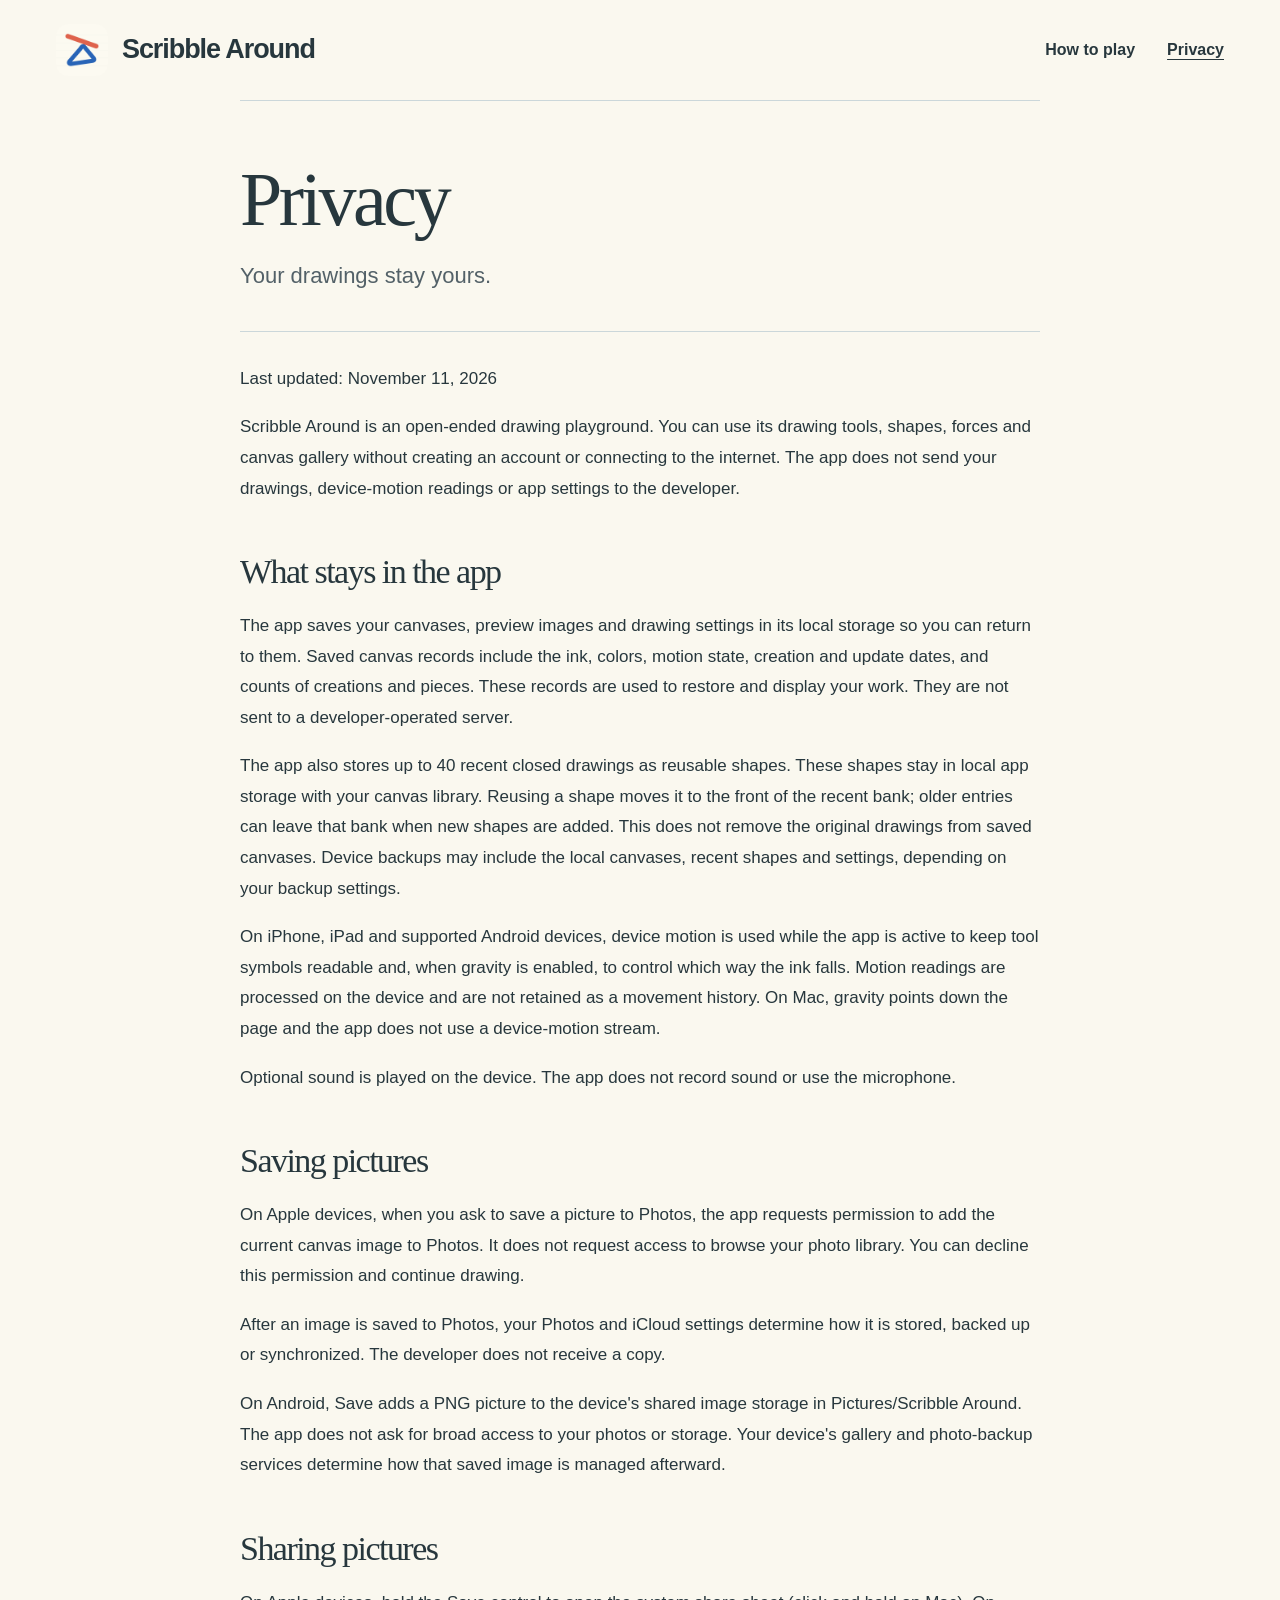
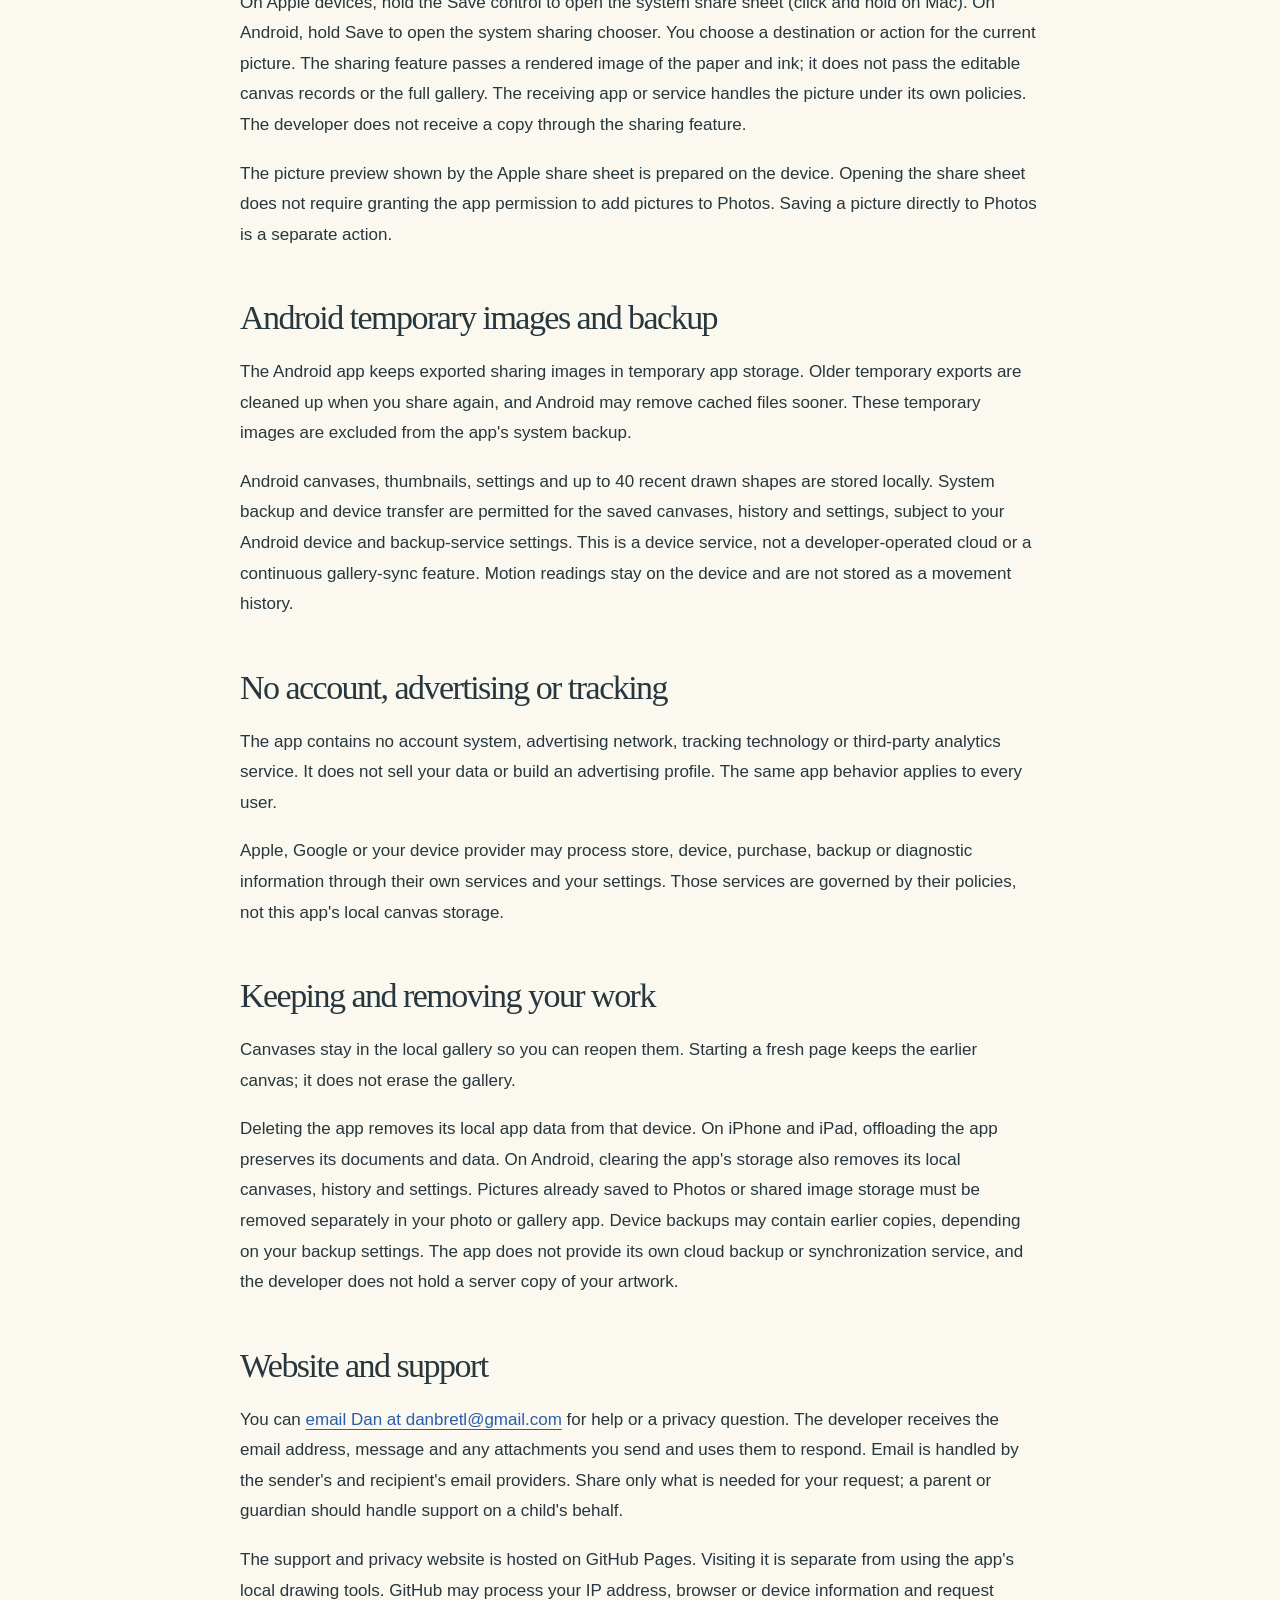
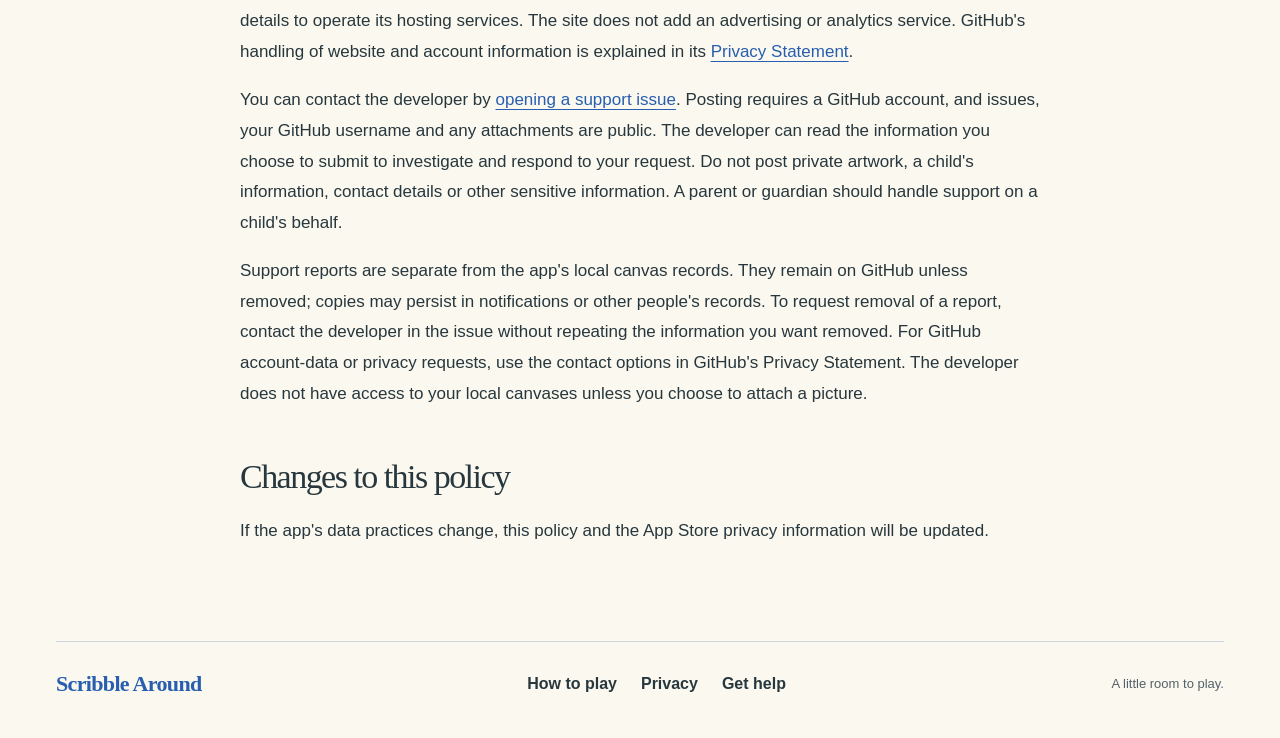
==== commit 773f5364: "Add direct email support and privacy contact" ====
--- a/privacy/index.html
+++ b/privacy/index.html
@@ -56,6 +56,7 @@
 <p>Canvases stay in the local gallery so you can reopen them. Starting a fresh page keeps the earlier canvas; it does not erase the gallery.</p>
 <p>Deleting the app removes its local app data from that device. On iPhone and iPad, offloading the app preserves its documents and data. On Android, clearing the app&#x27;s storage also removes its local canvases, history and settings. Pictures already saved to Photos or shared image storage must be removed separately in your photo or gallery app. Device backups may contain earlier copies, depending on your backup settings. The app does not provide its own cloud backup or synchronization service, and the developer does not hold a server copy of your artwork.</p>
 <h2 id="website-and-support">Website and support</h2>
+<p>You can <a href="mailto:danbretl@gmail.com">email Dan at danbretl@gmail.com</a> for help or a privacy question. The developer receives the email address, message and any attachments you send and uses them to respond. Email is handled by the sender's and recipient's email providers. Share only what is needed for your request; a parent or guardian should handle support on a child's behalf.</p>
 <p>The support and privacy website is hosted on GitHub Pages. Visiting it is separate from using the app&#x27;s local drawing tools. GitHub may process your IP address, browser or device information and request details to operate its hosting services. The site does not add an advertising or analytics service. GitHub&#x27;s handling of website and account information is explained in its <a href="https://docs.github.com/en/site-policy/privacy-policies/github-general-privacy-statement">Privacy Statement</a>.</p>
 <p>You can contact the developer by <a href="https://github.com/danbretl/stick-physics-support/issues/new">opening a support issue</a>. Posting requires a GitHub account, and issues, your GitHub username and any attachments are public. The developer can read the information you choose to submit to investigate and respond to your request. Do not post private artwork, a child&#x27;s information, contact details or other sensitive information. A parent or guardian should handle support on a child&#x27;s behalf.</p>
 <p>Support reports are separate from the app&#x27;s local canvas records. They remain on GitHub unless removed; copies may persist in notifications or other people&#x27;s records. To request removal of a report, contact the developer in the issue without repeating the information you want removed. For GitHub account-data or privacy requests, use the contact options in GitHub&#x27;s Privacy Statement. The developer does not have access to your local canvases unless you choose to attach a picture.</p>
